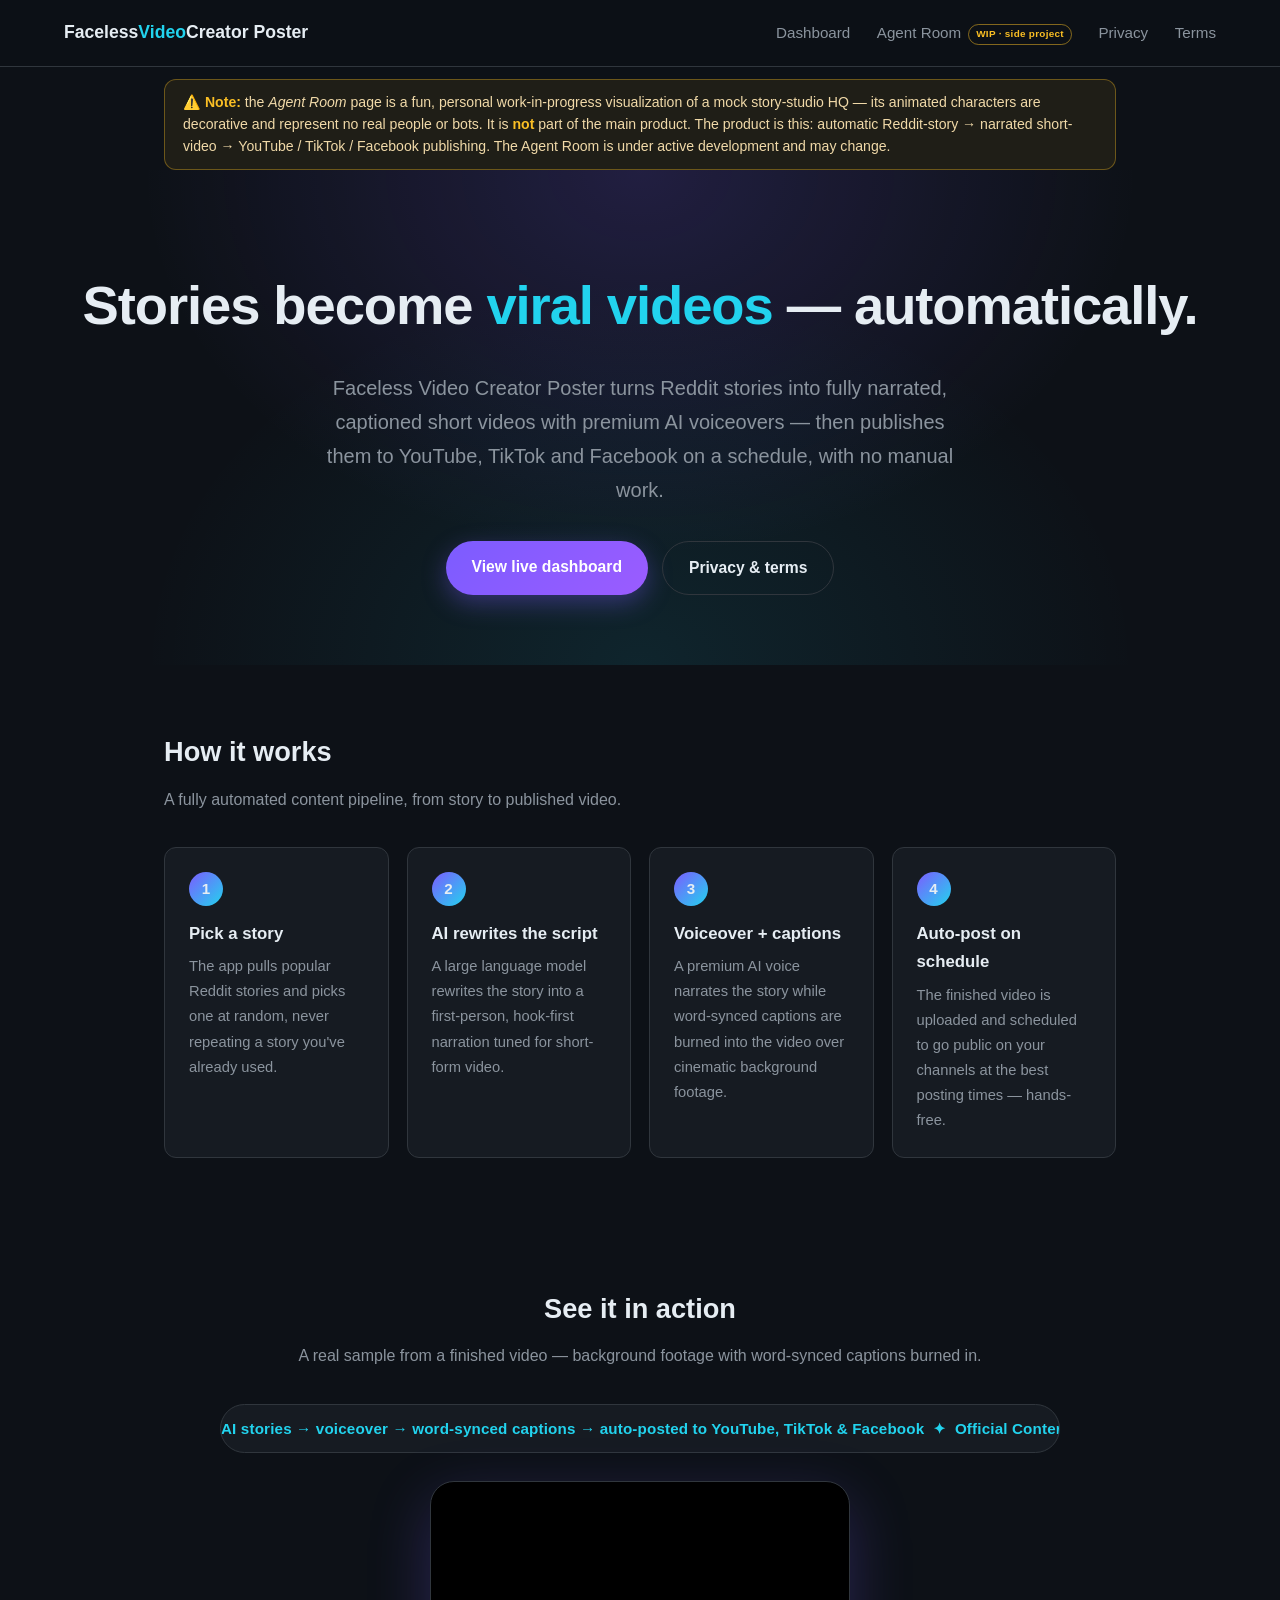
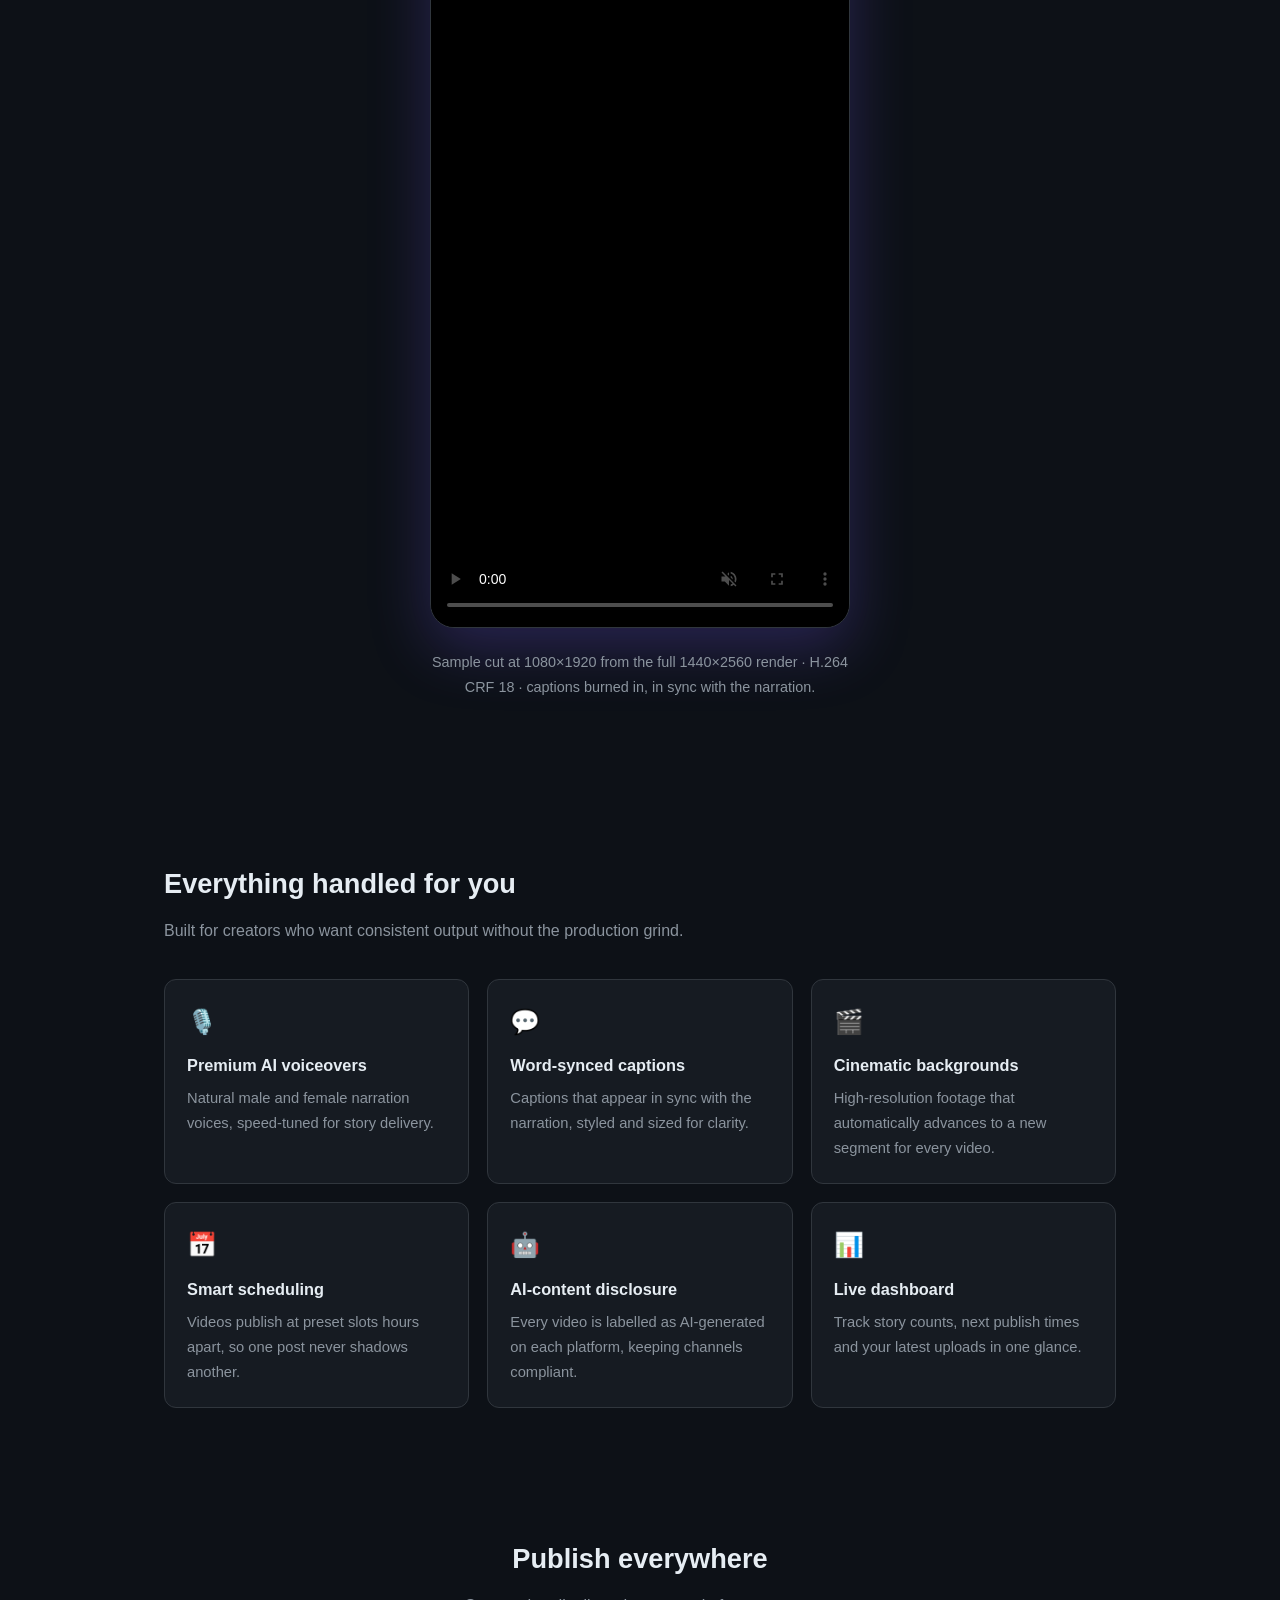
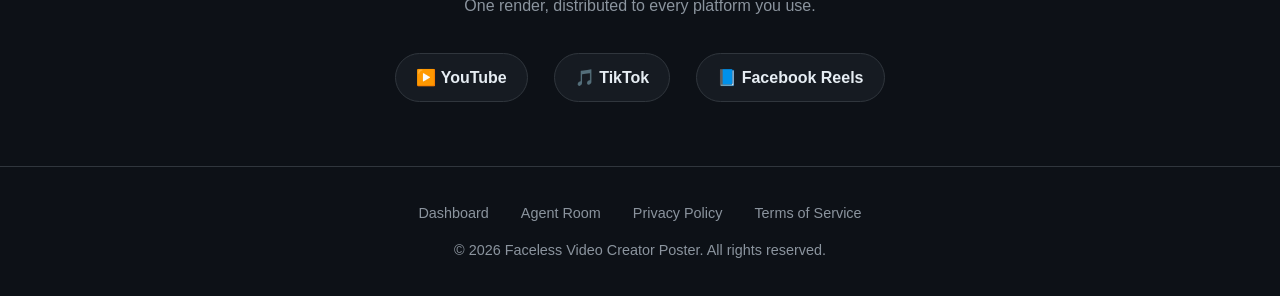
==== index.html @ cb7f2e55 "fix: Add consistent app icon across all pages for TikTok review - Generate favicon.ico, favicon-16x1" ====
<!DOCTYPE html>
<html lang="en">
<head>
    <!-- Favicon (same icon used in TikTok App Review) -->
    <link rel="icon" type="image/x-icon" href="favicon.ico">
    <link rel="icon" type="image/png" sizes="32x32" href="favicon-32x32.png">
    <link rel="icon" type="image/png" sizes="16x16" href="favicon-16x16.png">
    <link rel="apple-touch-icon" sizes="180x180" href="apple-touch-icon.png">
    <meta name="theme-color" content="#7c3aed">
    <link rel="manifest" href="./site.webmanifest">
    <meta property="og:title" content="Faceless Video Creator Poster">
    <meta property="og:description" content="AI-powered Reddit story video generator">
    <meta property="og:image" content="icon-512.png">
    <meta property="og:image:width" content="512">
    <meta property="og:image:height" content="512">
    <meta name="twitter:card" content="summary">
    <meta charset="UTF-8" />
    <meta name="viewport" content="width=device-width, initial-scale=1.0" />
    <title>Faceless Video Creator Poster — AI Story Videos, Automated</title>
    <meta name="description" content="Faceless Video Creator Poster turns Reddit stories into narrated, captioned videos with AI voiceovers and posts them to YouTube, TikTok and Facebook automatically." />
    <style>
        :root {
            --bg: #0d1117;
            --bg-soft: #161b22;
            --border: #30363d;
            --text: #e6edf3;
            --muted: #8b949e;
            --accent: #7c5cff;
            --accent-2: #22d3ee;
            --radius: 12px;
        }
        * { margin: 0; padding: 0; box-sizing: border-box; }
        body {
            font-family: -apple-system, BlinkMacSystemFont, "Segoe UI", Roboto, "Helvetica Neue", sans-serif;
            background: var(--bg);
            color: var(--text);
            line-height: 1.7;
        }
        a { color: var(--accent-2); text-decoration: none; }
        a:hover { text-decoration: underline; }

        nav {
            display: flex;
            align-items: center;
            justify-content: space-between;
            padding: 18px 5%;
            border-bottom: 1px solid var(--border);
            position: sticky;
            top: 0;
            background: rgba(13, 17, 23, 0.9);
            backdrop-filter: blur(8px);
            z-index: 10;
        }
        .brand { font-weight: 700; font-size: 1.1rem; color: var(--text); }
        .brand span { color: var(--accent-2); }
        .nav-links a { margin-left: 22px; color: var(--muted); font-size: 0.95rem; }
        .nav-links a:hover { color: var(--text); }
        .wip-tag {
            display: inline-block; font-size: 0.62rem; font-weight: 700;
            color: #fbbf24; border: 1px solid rgba(251, 191, 36, 0.5);
            border-radius: 999px; padding: 1px 7px; margin-left: 7px;
            vertical-align: middle; letter-spacing: 0.03em;
        }
        .disclosure {
            max-width: 1080px; margin: 0 auto; padding: 12px 5% 0;
        }
        .disclosure .box {
            background: rgba(251, 191, 36, 0.08);
            border: 1px solid rgba(251, 191, 36, 0.35);
            border-radius: var(--radius);
            padding: 12px 18px;
            color: #f0d9a8;
            font-size: 0.88rem;
            line-height: 1.55;
        }
        .disclosure .box strong { color: #fbbf24; }

        header.hero {
            text-align: center;
            padding: 90px 5% 70px;
            background:
                radial-gradient(ellipse at top, rgba(124, 92, 255, 0.18), transparent 55%),
                radial-gradient(ellipse at bottom, rgba(34, 211, 238, 0.10), transparent 55%);
        }
        .hero h1 { font-size: clamp(2.2rem, 5vw, 3.4rem); font-weight: 800; letter-spacing: -0.02em; }
        .hero h1 em { font-style: normal; color: var(--accent-2); }
        .hero p.tagline {
            font-size: clamp(1rem, 2.2vw, 1.25rem);
            color: var(--muted);
            max-width: 640px;
            margin: 18px auto 34px;
        }
        .cta-row { display: flex; gap: 14px; justify-content: center; flex-wrap: wrap; }
        .btn {
            display: inline-block;
            padding: 13px 26px;
            border-radius: 999px;
            font-weight: 600;
            font-size: 0.98rem;
            transition: transform 0.15s ease, box-shadow 0.15s ease;
        }
        .btn:hover { transform: translateY(-2px); text-decoration: none; }
        .btn-primary { background: linear-gradient(135deg, var(--accent), #9b5cff); color: #fff; box-shadow: 0 8px 24px rgba(124, 92, 255, 0.35); }
        .btn-ghost { border: 1px solid var(--border); color: var(--text); }
        .btn-ghost:hover { border-color: var(--accent-2); }

        section { padding: 64px 5%; max-width: 1080px; margin: 0 auto; }
        h2 { font-size: 1.7rem; font-weight: 700; margin-bottom: 10px; }
        .section-sub { color: var(--muted); margin-bottom: 34px; }

        .steps { display: grid; grid-template-columns: repeat(auto-fit, minmax(220px, 1fr)); gap: 18px; }
        .step {
            background: var(--bg-soft);
            border: 1px solid var(--border);
            border-radius: var(--radius);
            padding: 24px;
        }
        .step .num {
            width: 34px; height: 34px;
            display: flex; align-items: center; justify-content: center;
            background: linear-gradient(135deg, var(--accent), var(--accent-2));
            border-radius: 50%;
            font-weight: 700; font-size: 0.95rem;
            margin-bottom: 14px;
        }
        .step h3 { font-size: 1.05rem; margin-bottom: 6px; }
        .step p { color: var(--muted); font-size: 0.92rem; }

        .features { display: grid; grid-template-columns: repeat(auto-fit, minmax(260px, 1fr)); gap: 18px; }
        .feature {
            background: var(--bg-soft);
            border: 1px solid var(--border);
            border-radius: var(--radius);
            padding: 22px;
        }
        .feature .icon { font-size: 1.5rem; margin-bottom: 10px; }
        .feature h3 { font-size: 1.02rem; margin-bottom: 6px; }
        .feature p { color: var(--muted); font-size: 0.92rem; }

        .platforms { display: flex; gap: 26px; flex-wrap: wrap; justify-content: center; margin-top: 20px; }
        .platform {
            display: flex; align-items: center; gap: 10px;
            background: var(--bg-soft);
            border: 1px solid var(--border);
            border-radius: 999px;
            padding: 10px 20px;
            font-weight: 600;
        }

        /* Leftward looping summary ticker above the demo video (reads like a
           classic marquee: text enters from the right, exits left). */
        .ticker-wrap {
            overflow: hidden;
            max-width: 840px;
            margin: 6px auto 28px;
            border: 1px solid var(--border);
            border-radius: 999px;
            background: var(--bg-soft);
        }
        .ticker-track {
            display: flex;
            width: max-content;
            animation: ticker-scroll 40s linear infinite;
            will-change: transform;
        }
        .ticker-wrap:hover .ticker-track {
            animation-play-state: paused;
        }
        .ticker-text {
            white-space: nowrap;
            padding: 11px 0;
            font-size: 0.95rem;
            font-weight: 600;
            color: var(--accent-2);
            letter-spacing: 0.01em;
        }
        @keyframes ticker-scroll {
            from { transform: translateX(0); }
            to   { transform: translateX(-50%); }
        }

        footer {
            border-top: 1px solid var(--border);
            padding: 34px 5%;
            text-align: center;
            color: var(--muted);
            font-size: 0.9rem;
        }
        footer .links { margin-bottom: 12px; }
        footer .links a { margin: 0 14px; color: var(--muted); }
        footer .links a:hover { color: var(--text); }

        @media (max-width: 640px) {
            header.hero { padding: 60px 5% 48px; }
            .nav-links a { margin-left: 14px; font-size: 0.85rem; }
        }
    </style>
</head>
<body>

    <nav>
        <a class="brand" href="/faceless-video-platform/">Faceless<span>Video</span>Creator Poster</a>
        <div class="nav-links">
            <a href="/faceless-video-platform/dashboard/">Dashboard</a>
            <a href="/faceless-video-platform/dashboard/agent_room.html">Agent Room<span class="wip-tag">WIP · side project</span></a>
            <a href="/faceless-video-platform/privacy.html">Privacy</a>
            <a href="/faceless-video-platform/terms.html">Terms</a>
        </div>
    </nav>

    <div class="disclosure">
        <div class="box">
            ⚠️ <strong>Note:</strong> the <em>Agent Room</em> page is a fun, personal
            work-in-progress visualization of a mock story-studio HQ — its animated
            characters are decorative and represent no real people or bots. It is
            <strong>not</strong> part of the main product. The product is this:
            automatic Reddit-story → narrated short-video → YouTube / TikTok / Facebook
            publishing. The Agent Room is under active development and may change.
        </div>
    </div>

    <header class="hero">
        <h1>Stories become <em>viral videos</em> — automatically.</h1>
        <p class="tagline">
            Faceless Video Creator Poster turns Reddit stories into fully narrated,
            captioned short videos with premium AI voiceovers — then publishes
            them to YouTube, TikTok and Facebook on a schedule, with no manual work.
        </p>
        <div class="cta-row">
            <a class="btn btn-primary" href="/faceless-video-platform/dashboard/">View live dashboard</a>
            <a class="btn btn-ghost" href="/faceless-video-platform/privacy.html">Privacy &amp; terms</a>
        </div>
    </header>

    <section>
        <h2>How it works</h2>
        <p class="section-sub">A fully automated content pipeline, from story to published video.</p>
        <div class="steps">
            <div class="step">
                <div class="num">1</div>
                <h3>Pick a story</h3>
                <p>The app pulls popular Reddit stories and picks one at random, never repeating a story you've already used.</p>
            </div>
            <div class="step">
                <div class="num">2</div>
                <h3>AI rewrites the script</h3>
                <p>A large language model rewrites the story into a first-person, hook-first narration tuned for short-form video.</p>
            </div>
            <div class="step">
                <div class="num">3</div>
                <h3>Voiceover + captions</h3>
                <p>A premium AI voice narrates the story while word-synced captions are burned into the video over cinematic background footage.</p>
            </div>
            <div class="step">
                <div class="num">4</div>
                <h3>Auto-post on schedule</h3>
                <p>The finished video is uploaded and scheduled to go public on your channels at the best posting times — hands-free.</p>
            </div>
        </div>
    </section>

    <section style="text-align:center;">
        <h2>See it in action</h2>
        <p class="section-sub">A real sample from a finished video — background footage with word-synced captions burned in.</p>
        <div class="ticker-wrap">
            <div class="ticker-track">
                <span class="ticker-text">AI stories&nbsp;&rarr;&nbsp;voiceover&nbsp;&rarr;&nbsp;word-synced captions&nbsp;&rarr;&nbsp;auto-posted to YouTube, TikTok &amp; Facebook&nbsp;&nbsp;✦&nbsp;&nbsp;Official Content Posting API&nbsp;&nbsp;✦&nbsp;&nbsp;Private-by-default&nbsp;&nbsp;✦&nbsp;&nbsp;AI-content disclosure on&nbsp;&nbsp;✦&nbsp;&nbsp;</span>
                <span class="ticker-text" aria-hidden="true">AI stories&nbsp;&rarr;&nbsp;voiceover&nbsp;&rarr;&nbsp;word-synced captions&nbsp;&rarr;&nbsp;auto-posted to YouTube, TikTok &amp; Facebook&nbsp;&nbsp;✦&nbsp;&nbsp;Official Content Posting API&nbsp;&nbsp;✦&nbsp;&nbsp;Private-by-default&nbsp;&nbsp;✦&nbsp;&nbsp;AI-content disclosure on&nbsp;&nbsp;✦&nbsp;&nbsp;</span>
            </div>
        </div>
        <div style="max-width:420px;margin:0 auto;">
            <video
                controls
                playsinline
                autoplay
                muted
                loop
                preload="metadata"
                poster="/faceless-video-platform/assets/demo/real_poster.jpg"
                style="width:100%;border-radius:24px;border:1px solid var(--border);box-shadow:0 20px 60px rgba(124,92,255,0.25);aspect-ratio:9/16;object-fit:cover;background:#000;">
                <source src="/faceless-video-platform/assets/demo/real_demo.mp4" type="video/mp4" />
                Your browser does not support embedded video.
            </video>
            <p class="section-sub" style="margin-top:14px;font-size:0.9rem;">Sample cut at 1080×1920 from the full 1440×2560 render · H.264 CRF 18 · captions burned in, in sync with the narration.</p>
        </div>
    </section>

    <section>
        <h2>Everything handled for you</h2>
        <p class="section-sub">Built for creators who want consistent output without the production grind.</p>
        <div class="features">
            <div class="feature">
                <div class="icon">🎙️</div>
                <h3>Premium AI voiceovers</h3>
                <p>Natural male and female narration voices, speed-tuned for story delivery.</p>
            </div>
            <div class="feature">
                <div class="icon">💬</div>
                <h3>Word-synced captions</h3>
                <p>Captions that appear in sync with the narration, styled and sized for clarity.</p>
            </div>
            <div class="feature">
                <div class="icon">🎬</div>
                <h3>Cinematic backgrounds</h3>
                <p>High-resolution footage that automatically advances to a new segment for every video.</p>
            </div>
            <div class="feature">
                <div class="icon">📅</div>
                <h3>Smart scheduling</h3>
                <p>Videos publish at preset slots hours apart, so one post never shadows another.</p>
            </div>
            <div class="feature">
                <div class="icon">🤖</div>
                <h3>AI-content disclosure</h3>
                <p>Every video is labelled as AI-generated on each platform, keeping channels compliant.</p>
            </div>
            <div class="feature">
                <div class="icon">📊</div>
                <h3>Live dashboard</h3>
                <p>Track story counts, next publish times and your latest uploads in one glance.</p>
            </div>
        </div>
    </section>

    <section style="text-align:center;">
        <h2>Publish everywhere</h2>
        <p class="section-sub">One render, distributed to every platform you use.</p>
        <div class="platforms">
            <div class="platform">▶️ YouTube</div>
            <div class="platform">🎵 TikTok</div>
            <div class="platform">📘 Facebook Reels</div>
        </div>
    </section>

    <footer>
        <div class="links">
            <a href="/faceless-video-platform/dashboard/">Dashboard</a>
            <a href="/faceless-video-platform/dashboard/agent_room.html">Agent Room</a>
            <a href="/faceless-video-platform/privacy.html">Privacy Policy</a>
            <a href="/faceless-video-platform/terms.html">Terms of Service</a>
        </div>
        <p>© 2026 Faceless Video Creator Poster. All rights reserved.</p>
    </footer>

</body>
</html>
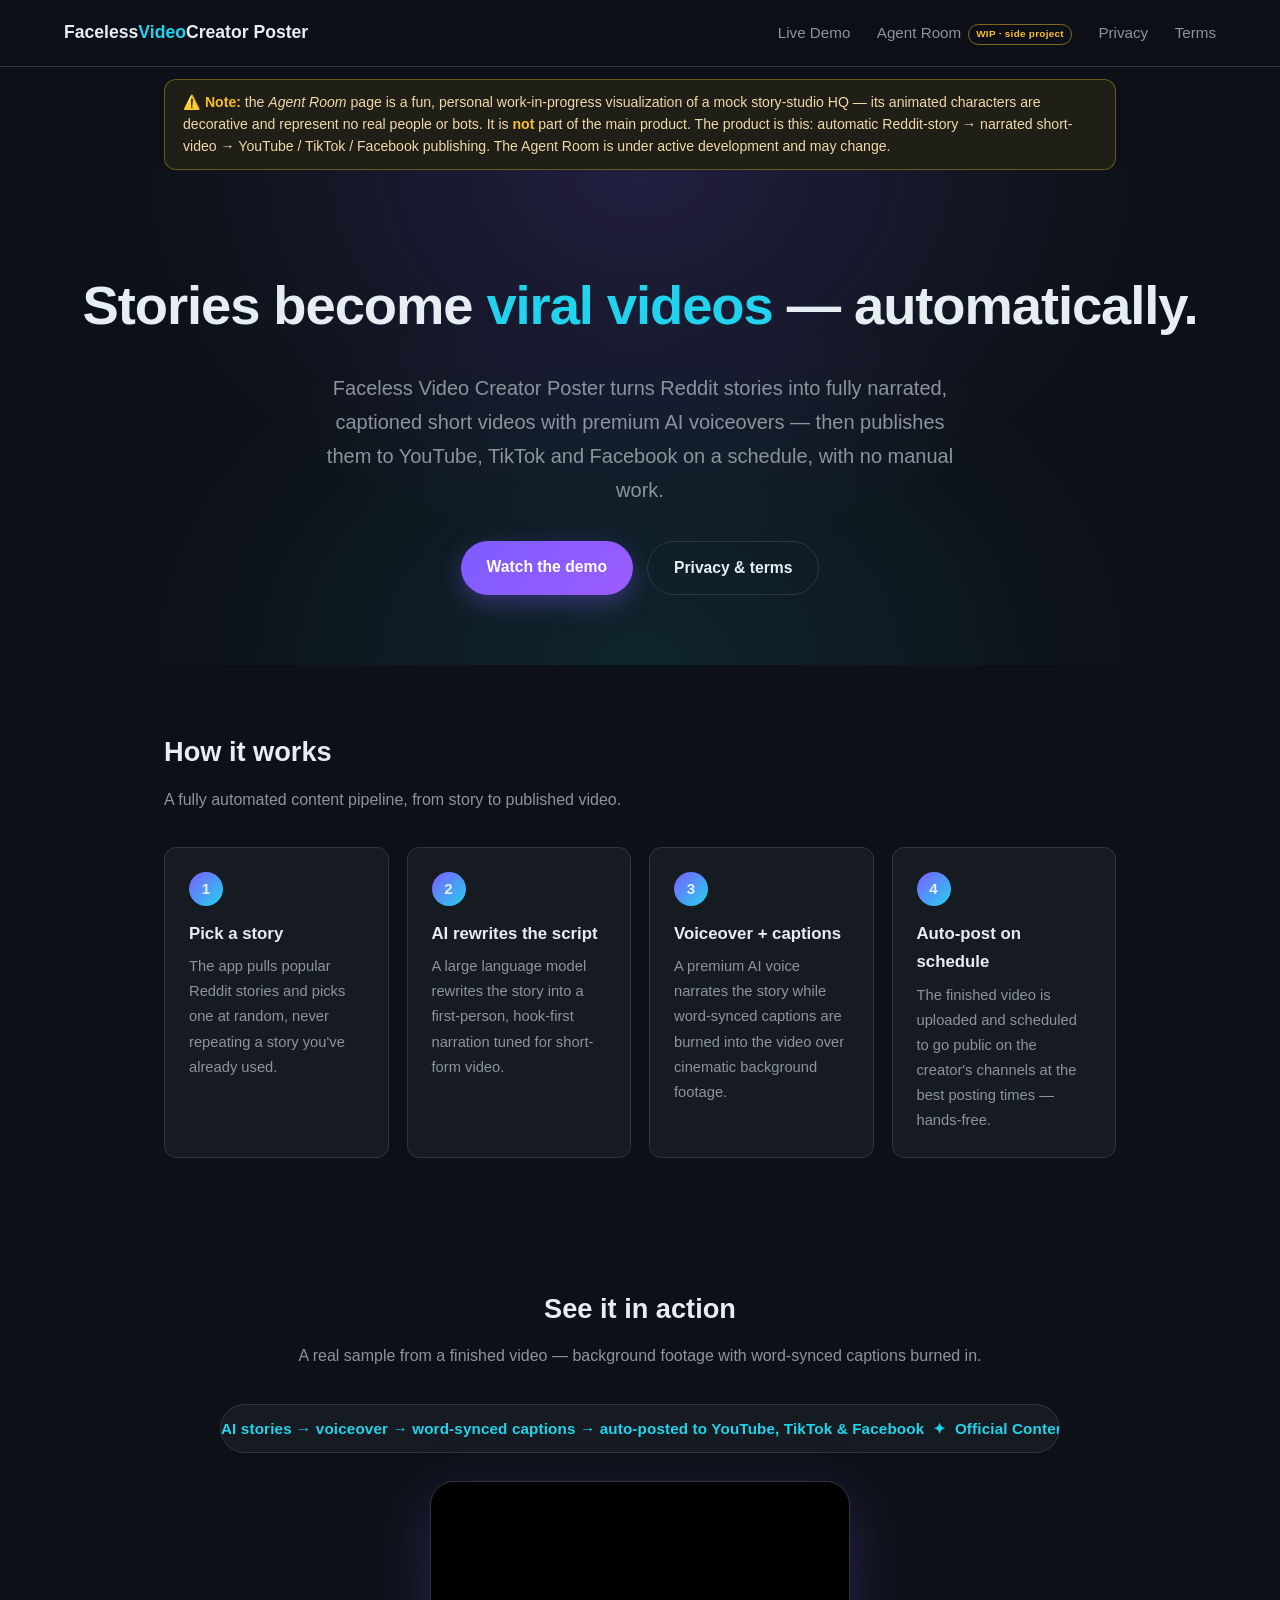
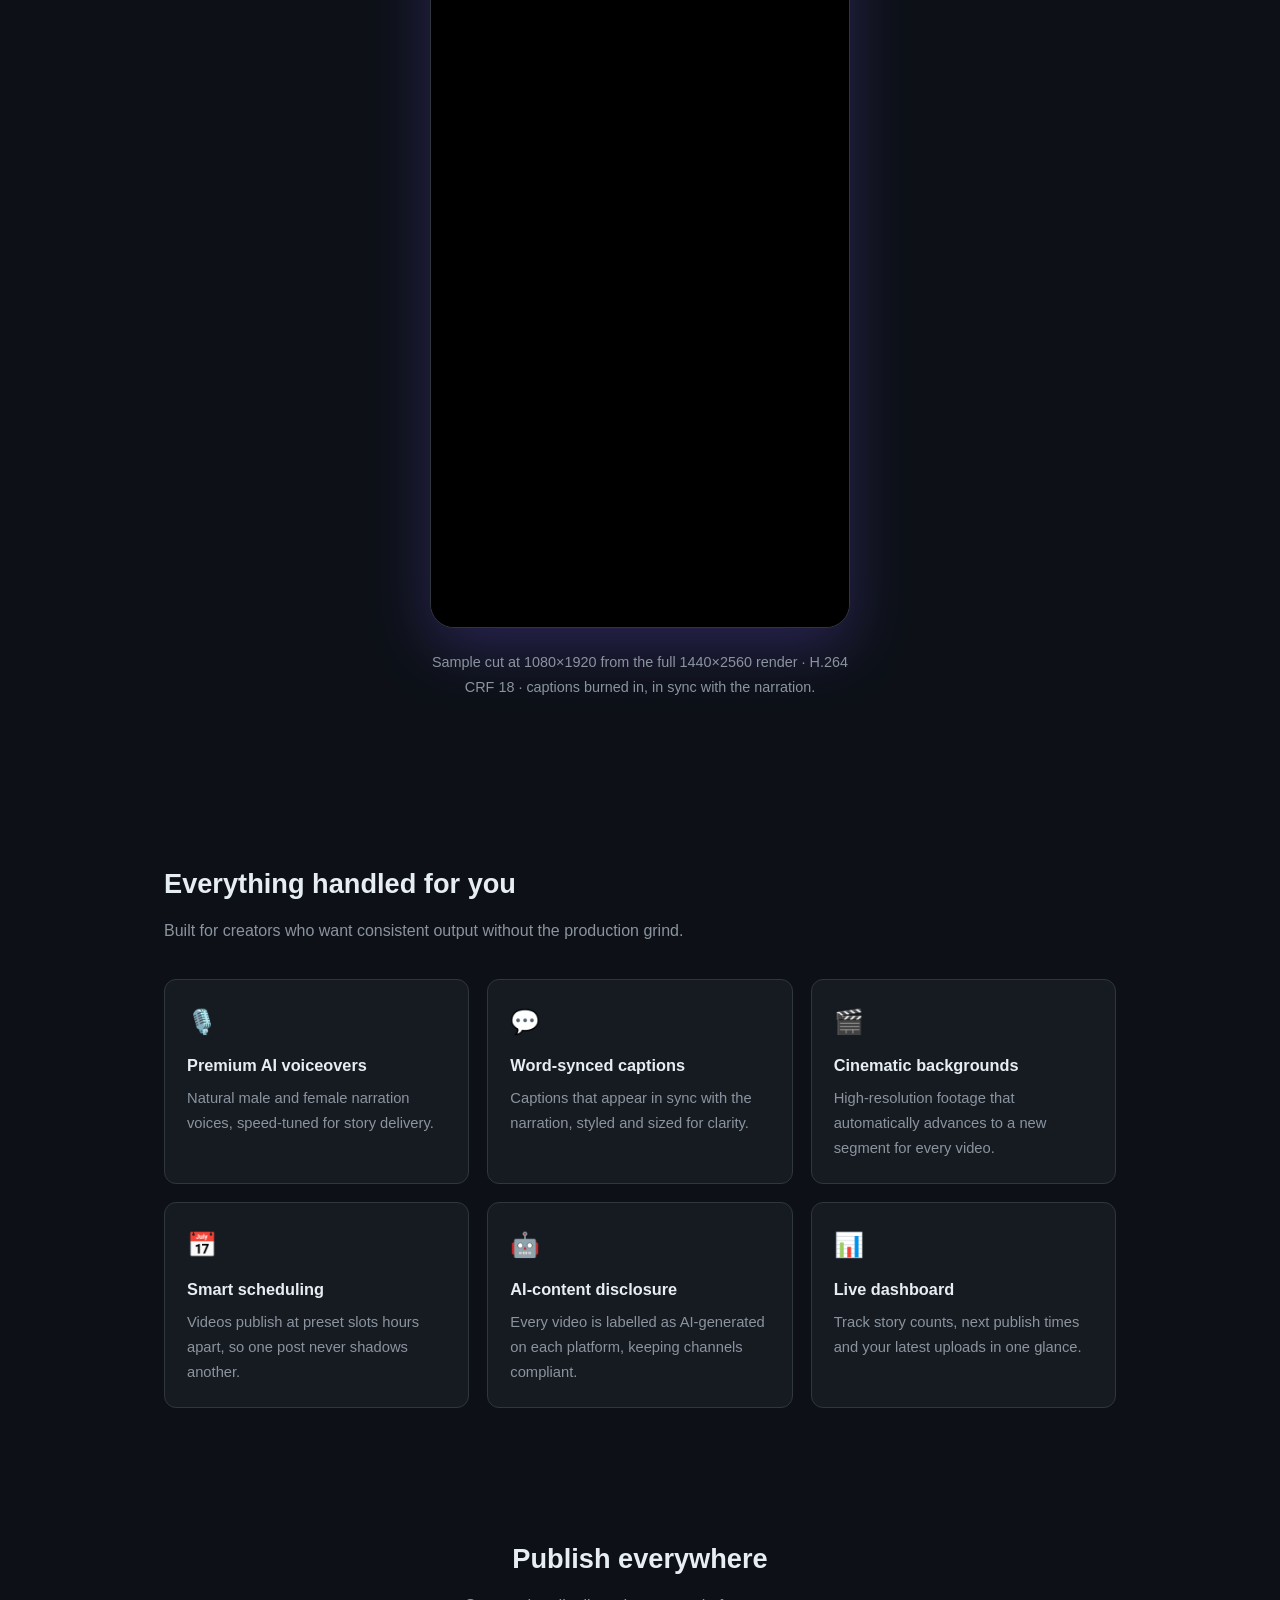
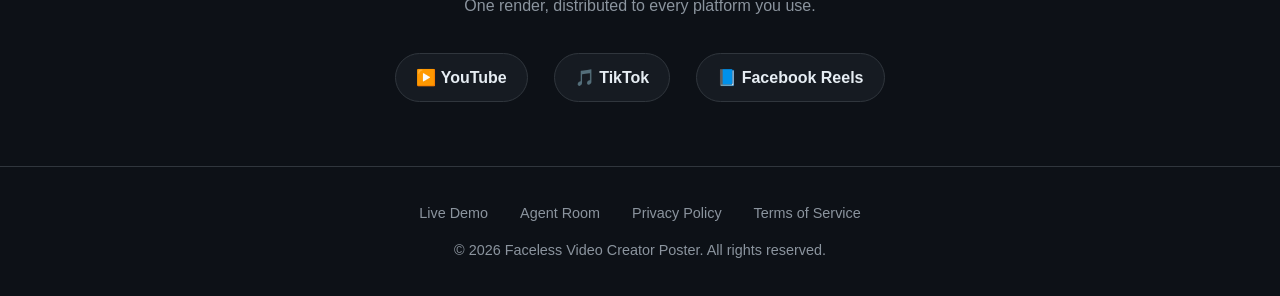
==== commit d7106a9f: "refactor: reframe site + docs as public product for TikTok app review Strip personal-use tells that " ====
--- a/index.html
+++ b/index.html
@@ -201,7 +201,7 @@
     <nav>
         <a class="brand" href="/faceless-video-platform/">Faceless<span>Video</span>Creator Poster</a>
         <div class="nav-links">
-            <a href="/faceless-video-platform/dashboard/">Dashboard</a>
+            <a href="/faceless-video-platform/dashboard/">Live Demo</a>
             <a href="/faceless-video-platform/dashboard/agent_room.html">Agent Room<span class="wip-tag">WIP · side project</span></a>
             <a href="/faceless-video-platform/privacy.html">Privacy</a>
             <a href="/faceless-video-platform/terms.html">Terms</a>
@@ -227,7 +227,7 @@
             them to YouTube, TikTok and Facebook on a schedule, with no manual work.
         </p>
         <div class="cta-row">
-            <a class="btn btn-primary" href="/faceless-video-platform/dashboard/">View live dashboard</a>
+            <a class="btn btn-primary" href="#demo">Watch the demo</a>
             <a class="btn btn-ghost" href="/faceless-video-platform/privacy.html">Privacy &amp; terms</a>
         </div>
     </header>
@@ -254,12 +254,12 @@
             <div class="step">
                 <div class="num">4</div>
                 <h3>Auto-post on schedule</h3>
-                <p>The finished video is uploaded and scheduled to go public on your channels at the best posting times — hands-free.</p>
+                <p>The finished video is uploaded and scheduled to go public on the creator's channels at the best posting times — hands-free.</p>
             </div>
         </div>
     </section>
 
-    <section style="text-align:center;">
+    <section id="demo" style="text-align:center;">
         <h2>See it in action</h2>
         <p class="section-sub">A real sample from a finished video — background footage with word-synced captions burned in.</p>
         <div class="ticker-wrap">
@@ -334,7 +334,7 @@
 
     <footer>
         <div class="links">
-            <a href="/faceless-video-platform/dashboard/">Dashboard</a>
+            <a href="/faceless-video-platform/dashboard/">Live Demo</a>
             <a href="/faceless-video-platform/dashboard/agent_room.html">Agent Room</a>
             <a href="/faceless-video-platform/privacy.html">Privacy Policy</a>
             <a href="/faceless-video-platform/terms.html">Terms of Service</a>
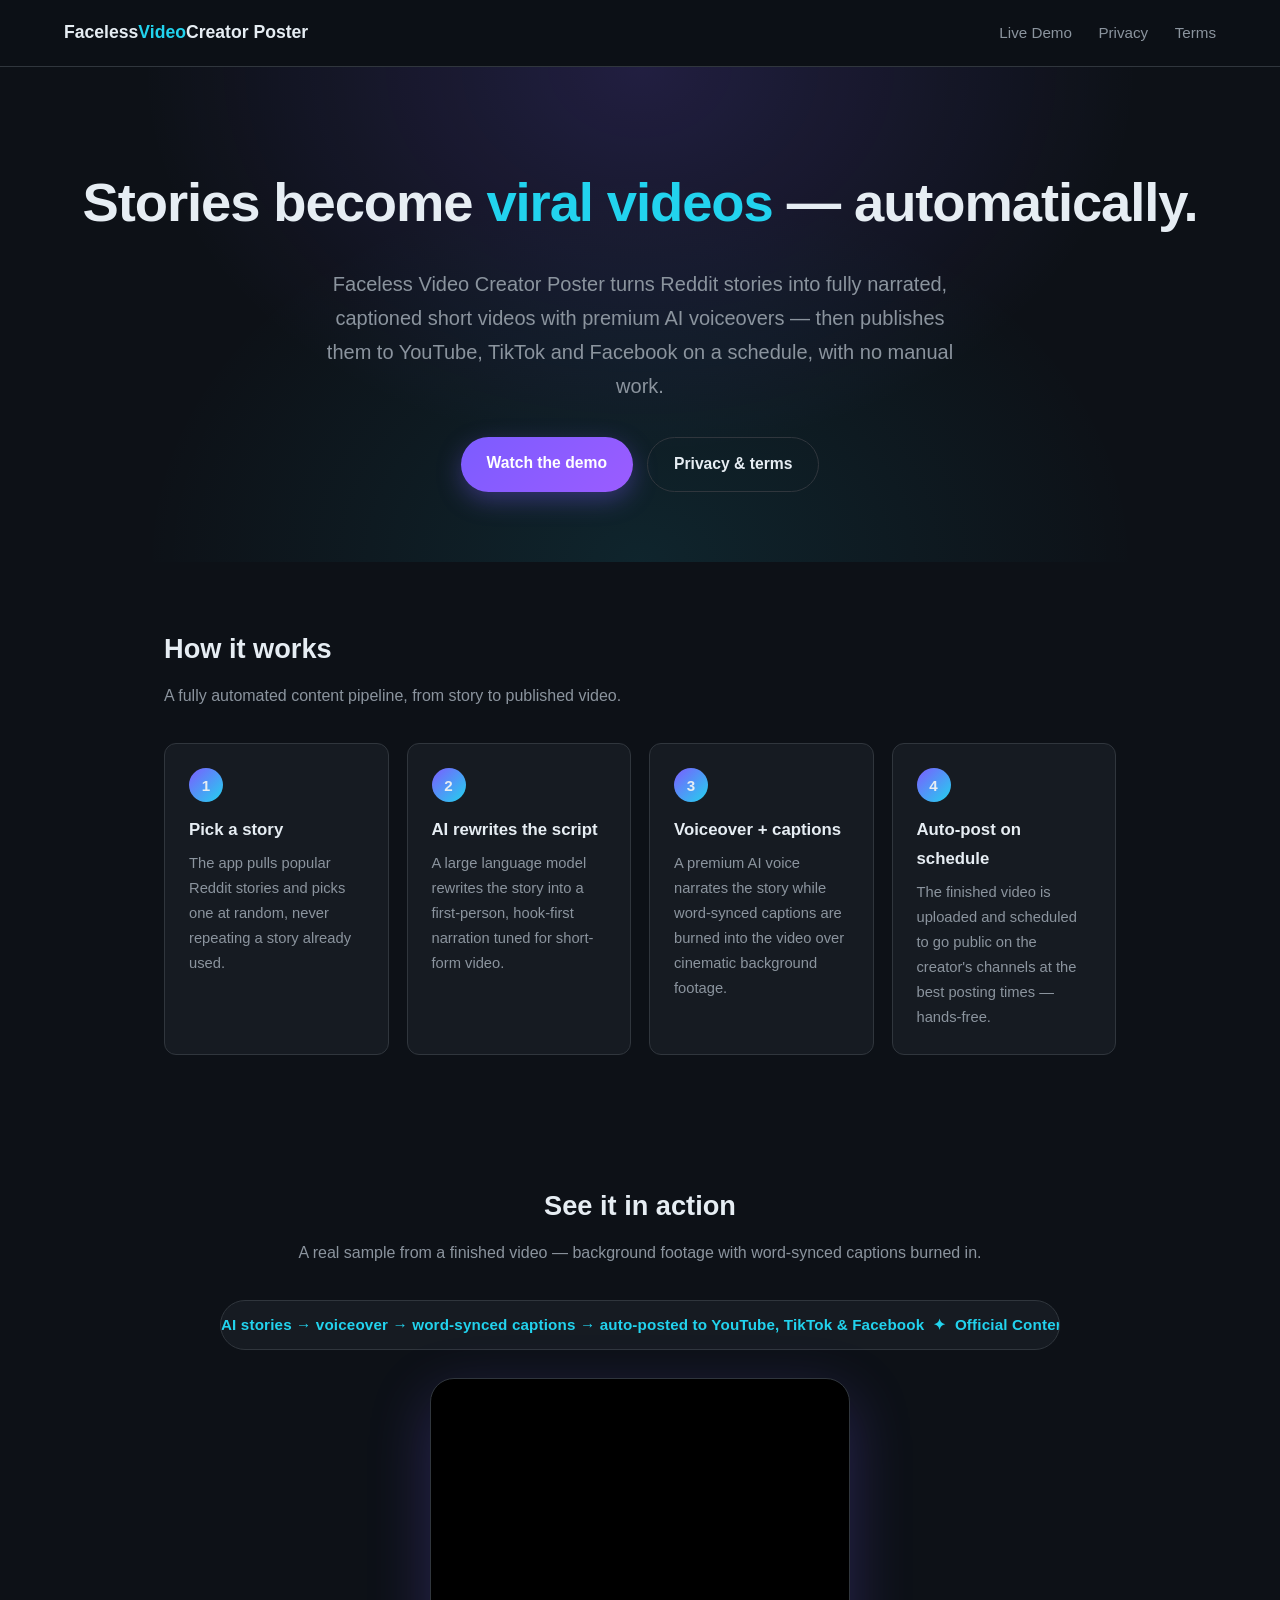
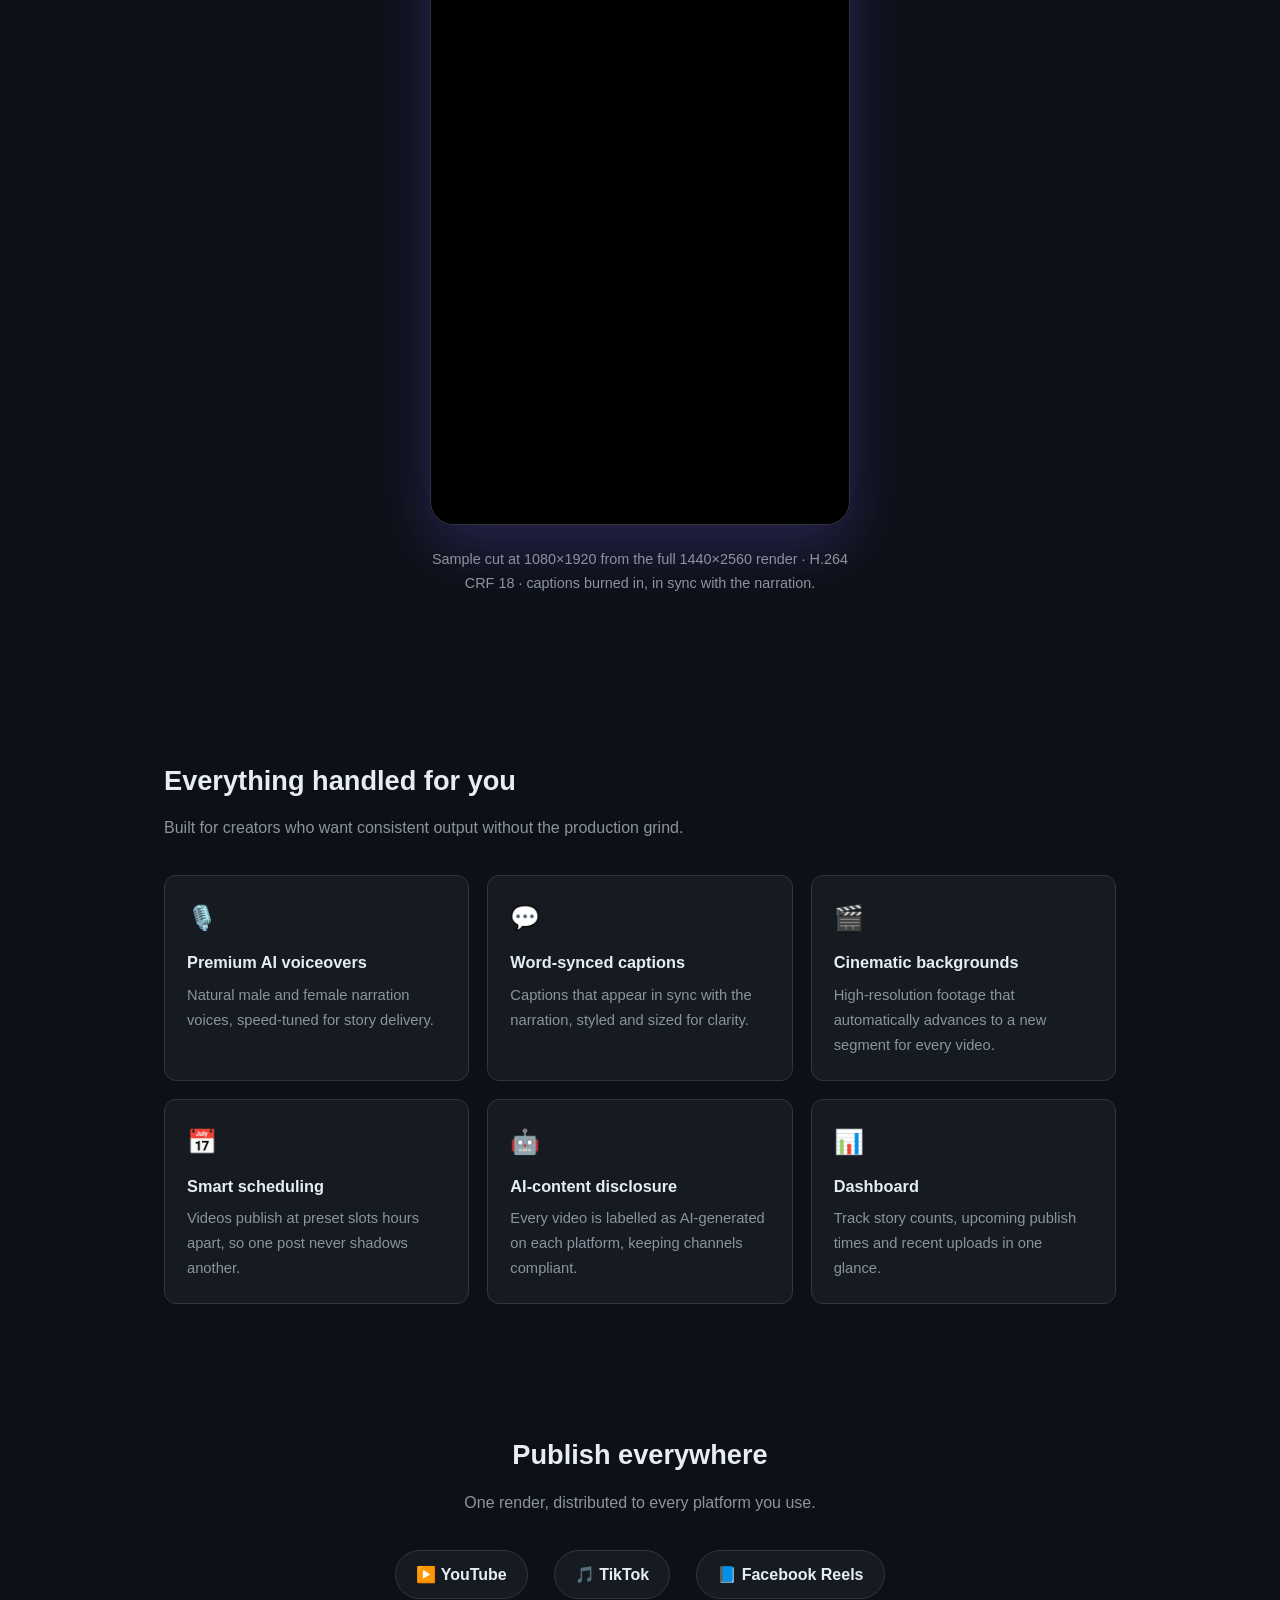
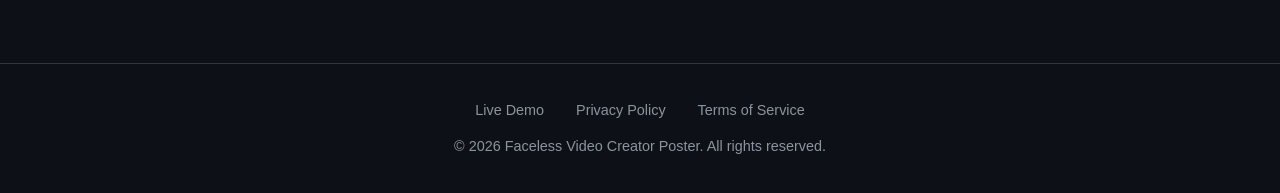
==== commit 699fa372: "refactor: strip remaining personal-use tells, add sandbox demo helper Remove the "personal/WIP" disc" ====
--- a/index.html
+++ b/index.html
@@ -202,22 +202,10 @@
         <a class="brand" href="/faceless-video-platform/">Faceless<span>Video</span>Creator Poster</a>
         <div class="nav-links">
             <a href="/faceless-video-platform/dashboard/">Live Demo</a>
-            <a href="/faceless-video-platform/dashboard/agent_room.html">Agent Room<span class="wip-tag">WIP · side project</span></a>
             <a href="/faceless-video-platform/privacy.html">Privacy</a>
             <a href="/faceless-video-platform/terms.html">Terms</a>
         </div>
     </nav>
-
-    <div class="disclosure">
-        <div class="box">
-            ⚠️ <strong>Note:</strong> the <em>Agent Room</em> page is a fun, personal
-            work-in-progress visualization of a mock story-studio HQ — its animated
-            characters are decorative and represent no real people or bots. It is
-            <strong>not</strong> part of the main product. The product is this:
-            automatic Reddit-story → narrated short-video → YouTube / TikTok / Facebook
-            publishing. The Agent Room is under active development and may change.
-        </div>
-    </div>
 
     <header class="hero">
         <h1>Stories become <em>viral videos</em> — automatically.</h1>
@@ -239,7 +227,7 @@
             <div class="step">
                 <div class="num">1</div>
                 <h3>Pick a story</h3>
-                <p>The app pulls popular Reddit stories and picks one at random, never repeating a story you've already used.</p>
+                <p>The app pulls popular Reddit stories and picks one at random, never repeating a story already used.</p>
             </div>
             <div class="step">
                 <div class="num">2</div>
@@ -316,8 +304,8 @@
             </div>
             <div class="feature">
                 <div class="icon">📊</div>
-                <h3>Live dashboard</h3>
-                <p>Track story counts, next publish times and your latest uploads in one glance.</p>
+                <h3>Dashboard</h3>
+                <p>Track story counts, upcoming publish times and recent uploads in one glance.</p>
             </div>
         </div>
     </section>
@@ -335,7 +323,6 @@
     <footer>
         <div class="links">
             <a href="/faceless-video-platform/dashboard/">Live Demo</a>
-            <a href="/faceless-video-platform/dashboard/agent_room.html">Agent Room</a>
             <a href="/faceless-video-platform/privacy.html">Privacy Policy</a>
             <a href="/faceless-video-platform/terms.html">Terms of Service</a>
         </div>
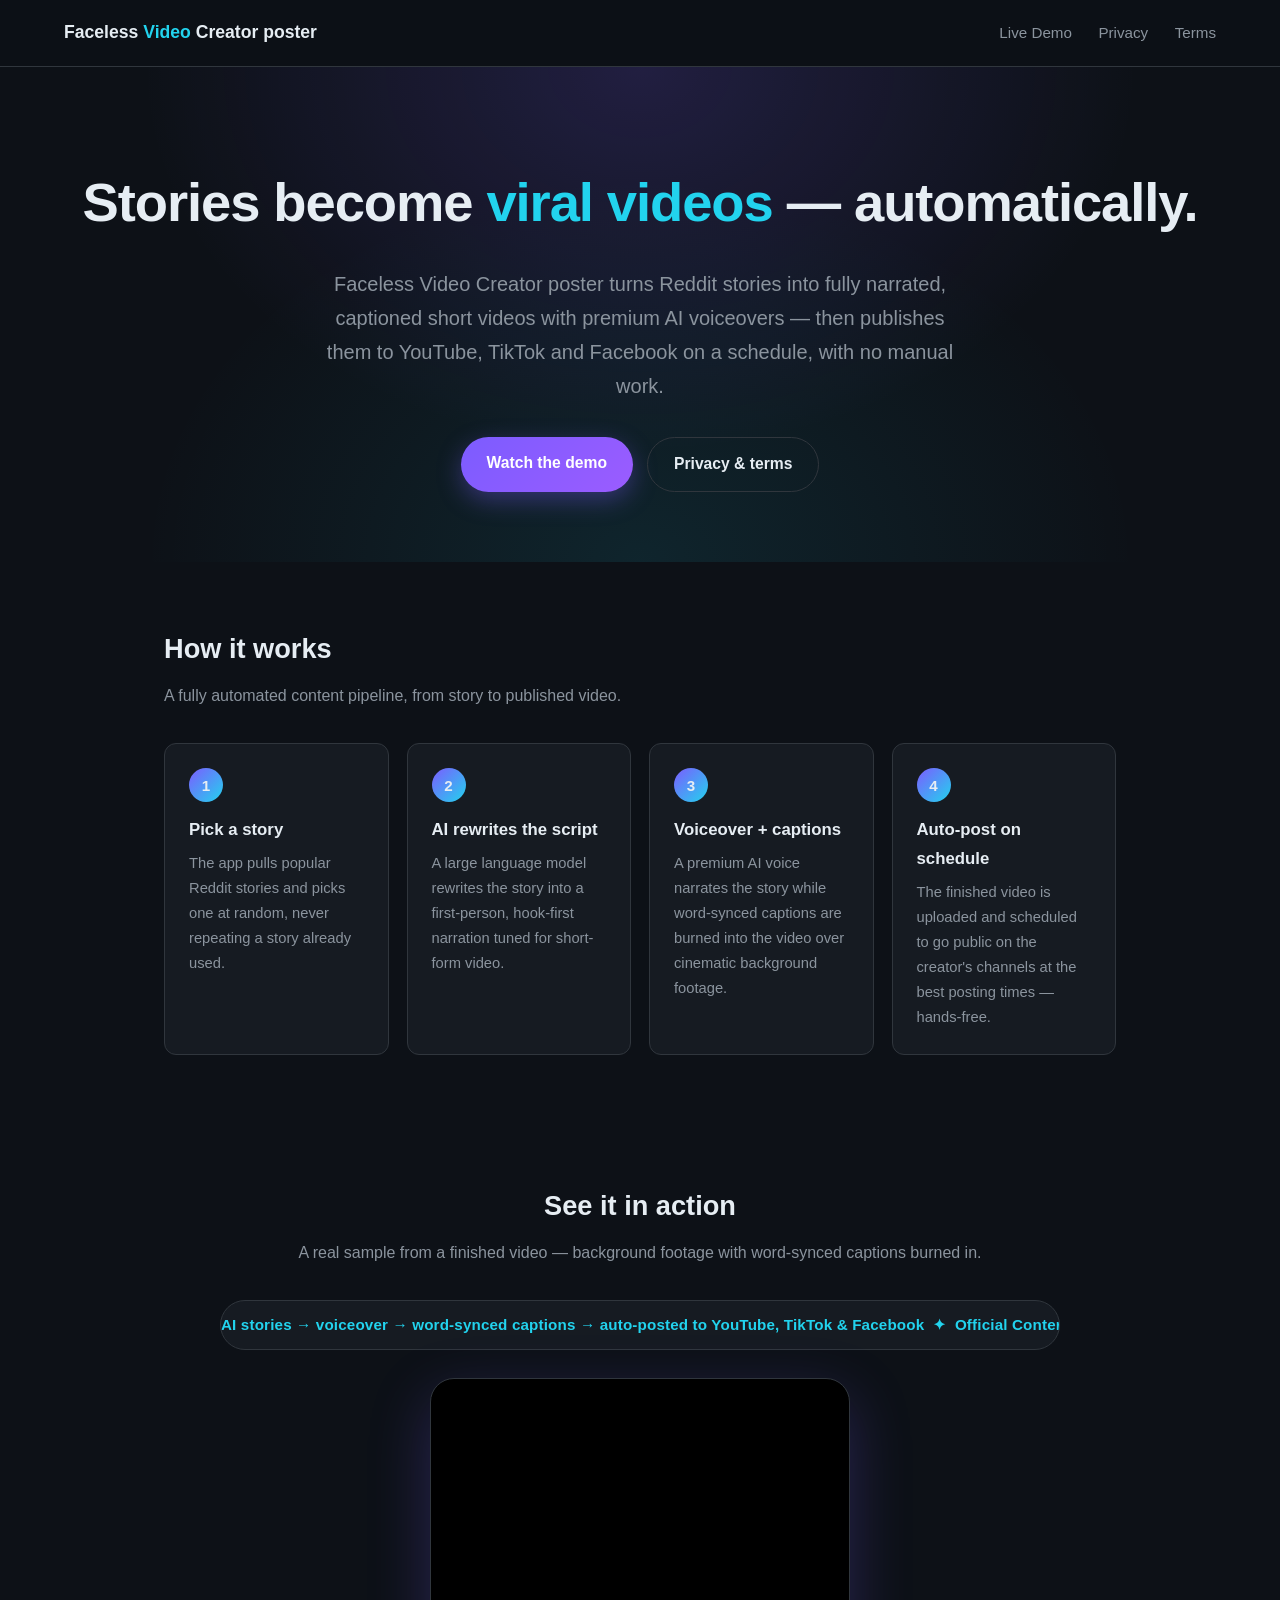
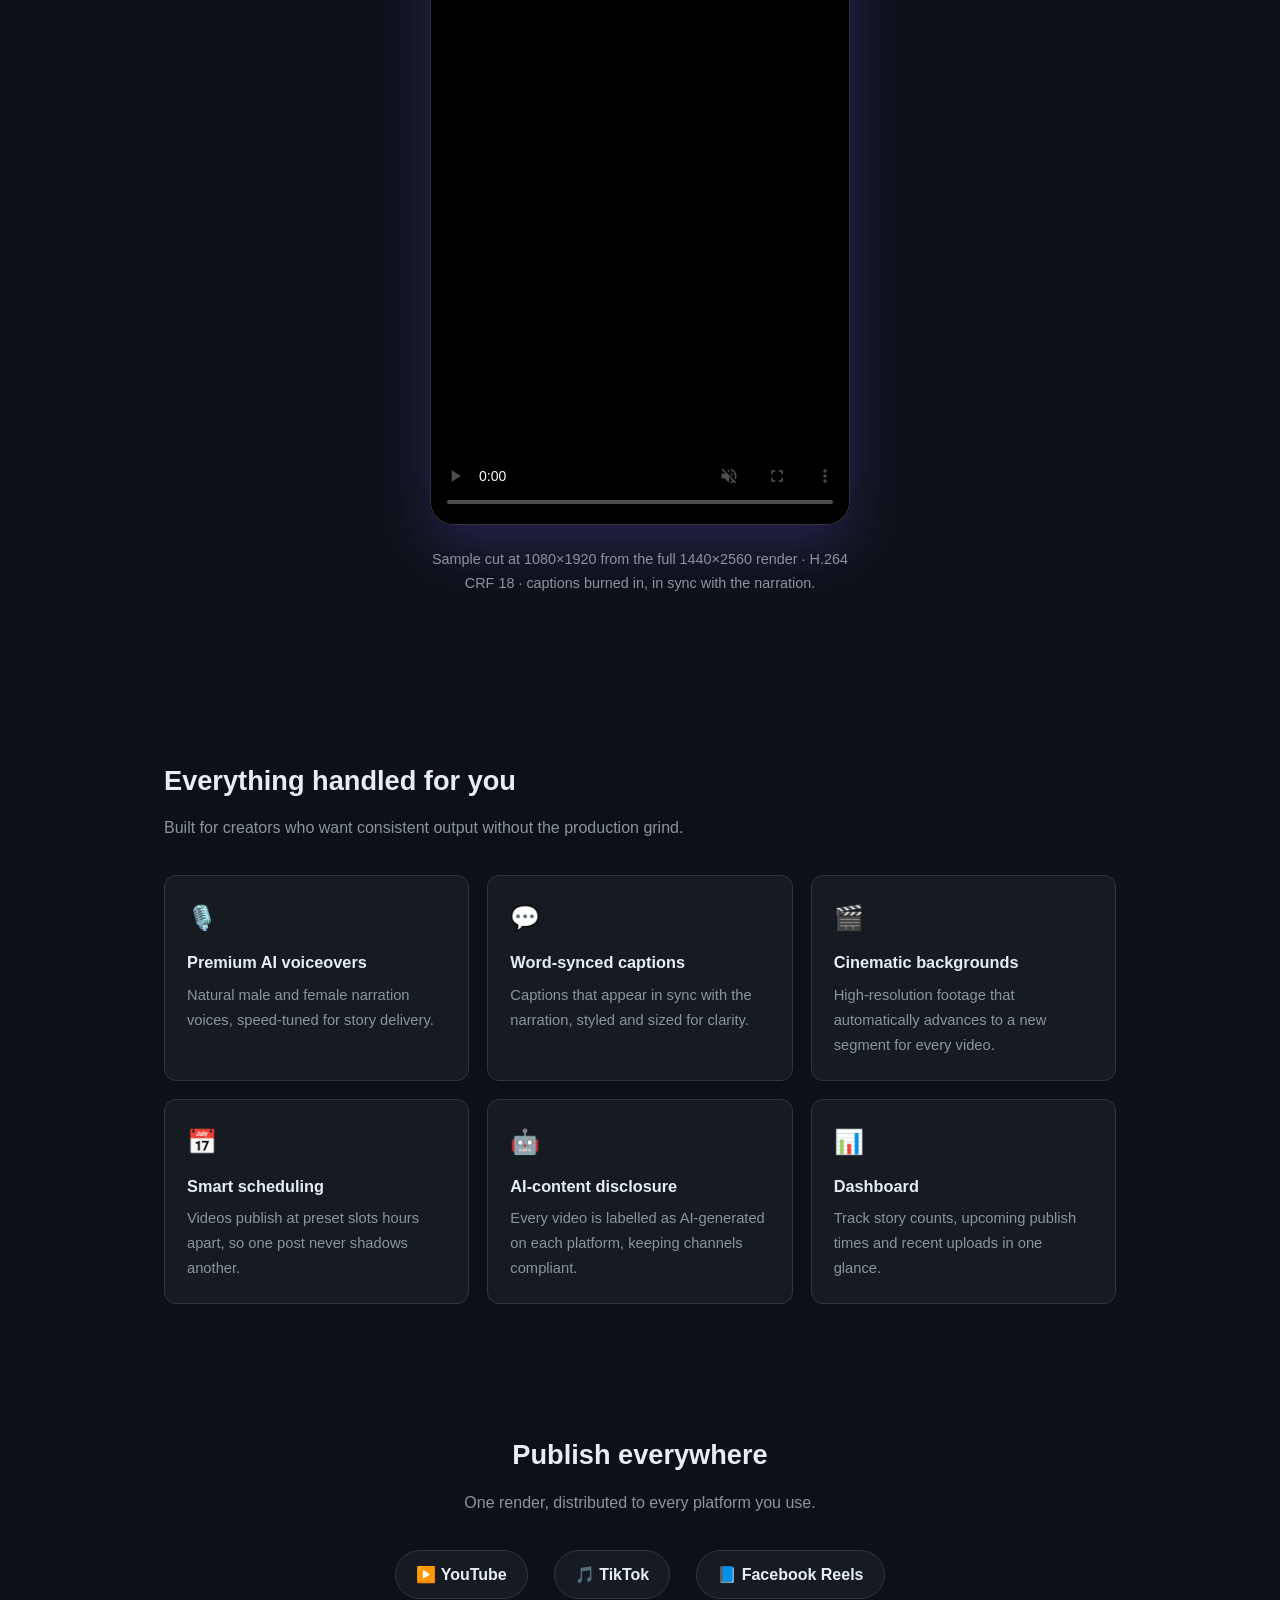
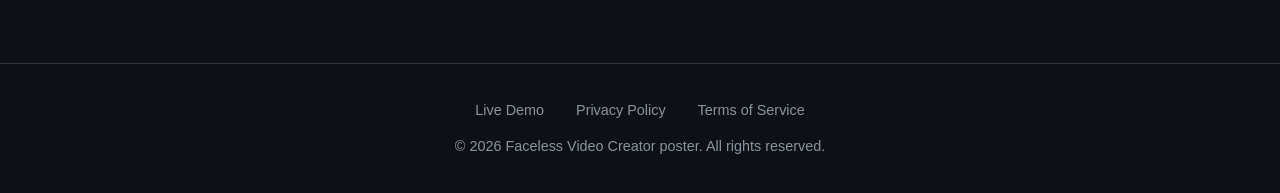
==== commit e8789900: "fix: display the app name exactly as TikTok's listing ("Faceless Video Creator poster") TikTok rejec" ====
--- a/index.html
+++ b/index.html
@@ -8,7 +8,7 @@
     <link rel="apple-touch-icon" sizes="180x180" href="apple-touch-icon.png">
     <meta name="theme-color" content="#7c3aed">
     <link rel="manifest" href="./site.webmanifest">
-    <meta property="og:title" content="Faceless Video Creator Poster">
+    <meta property="og:title" content="Faceless Video Creator poster">
     <meta property="og:description" content="AI-powered Reddit story video generator">
     <meta property="og:image" content="icon-512.png">
     <meta property="og:image:width" content="512">
@@ -16,8 +16,8 @@
     <meta name="twitter:card" content="summary">
     <meta charset="UTF-8" />
     <meta name="viewport" content="width=device-width, initial-scale=1.0" />
-    <title>Faceless Video Creator Poster — AI Story Videos, Automated</title>
-    <meta name="description" content="Faceless Video Creator Poster turns Reddit stories into narrated, captioned videos with AI voiceovers and posts them to YouTube, TikTok and Facebook automatically." />
+    <title>Faceless Video Creator poster</title>
+    <meta name="description" content="Faceless Video Creator poster turns Reddit stories into narrated, captioned videos with AI voiceovers and posts them to YouTube, TikTok and Facebook automatically." />
     <style>
         :root {
             --bg: #0d1117;
@@ -199,7 +199,7 @@
 <body>
 
     <nav>
-        <a class="brand" href="/faceless-video-platform/">Faceless<span>Video</span>Creator Poster</a>
+        <a class="brand" href="/faceless-video-platform/">Faceless <span>Video</span> Creator poster</a>
         <div class="nav-links">
             <a href="/faceless-video-platform/dashboard/">Live Demo</a>
             <a href="/faceless-video-platform/privacy.html">Privacy</a>
@@ -210,7 +210,7 @@
     <header class="hero">
         <h1>Stories become <em>viral videos</em> — automatically.</h1>
         <p class="tagline">
-            Faceless Video Creator Poster turns Reddit stories into fully narrated,
+            Faceless Video Creator poster turns Reddit stories into fully narrated,
             captioned short videos with premium AI voiceovers — then publishes
             them to YouTube, TikTok and Facebook on a schedule, with no manual work.
         </p>
@@ -326,7 +326,7 @@
             <a href="/faceless-video-platform/privacy.html">Privacy Policy</a>
             <a href="/faceless-video-platform/terms.html">Terms of Service</a>
         </div>
-        <p>© 2026 Faceless Video Creator Poster. All rights reserved.</p>
+        <p>© 2026 Faceless Video Creator poster. All rights reserved.</p>
     </footer>
 
 </body>
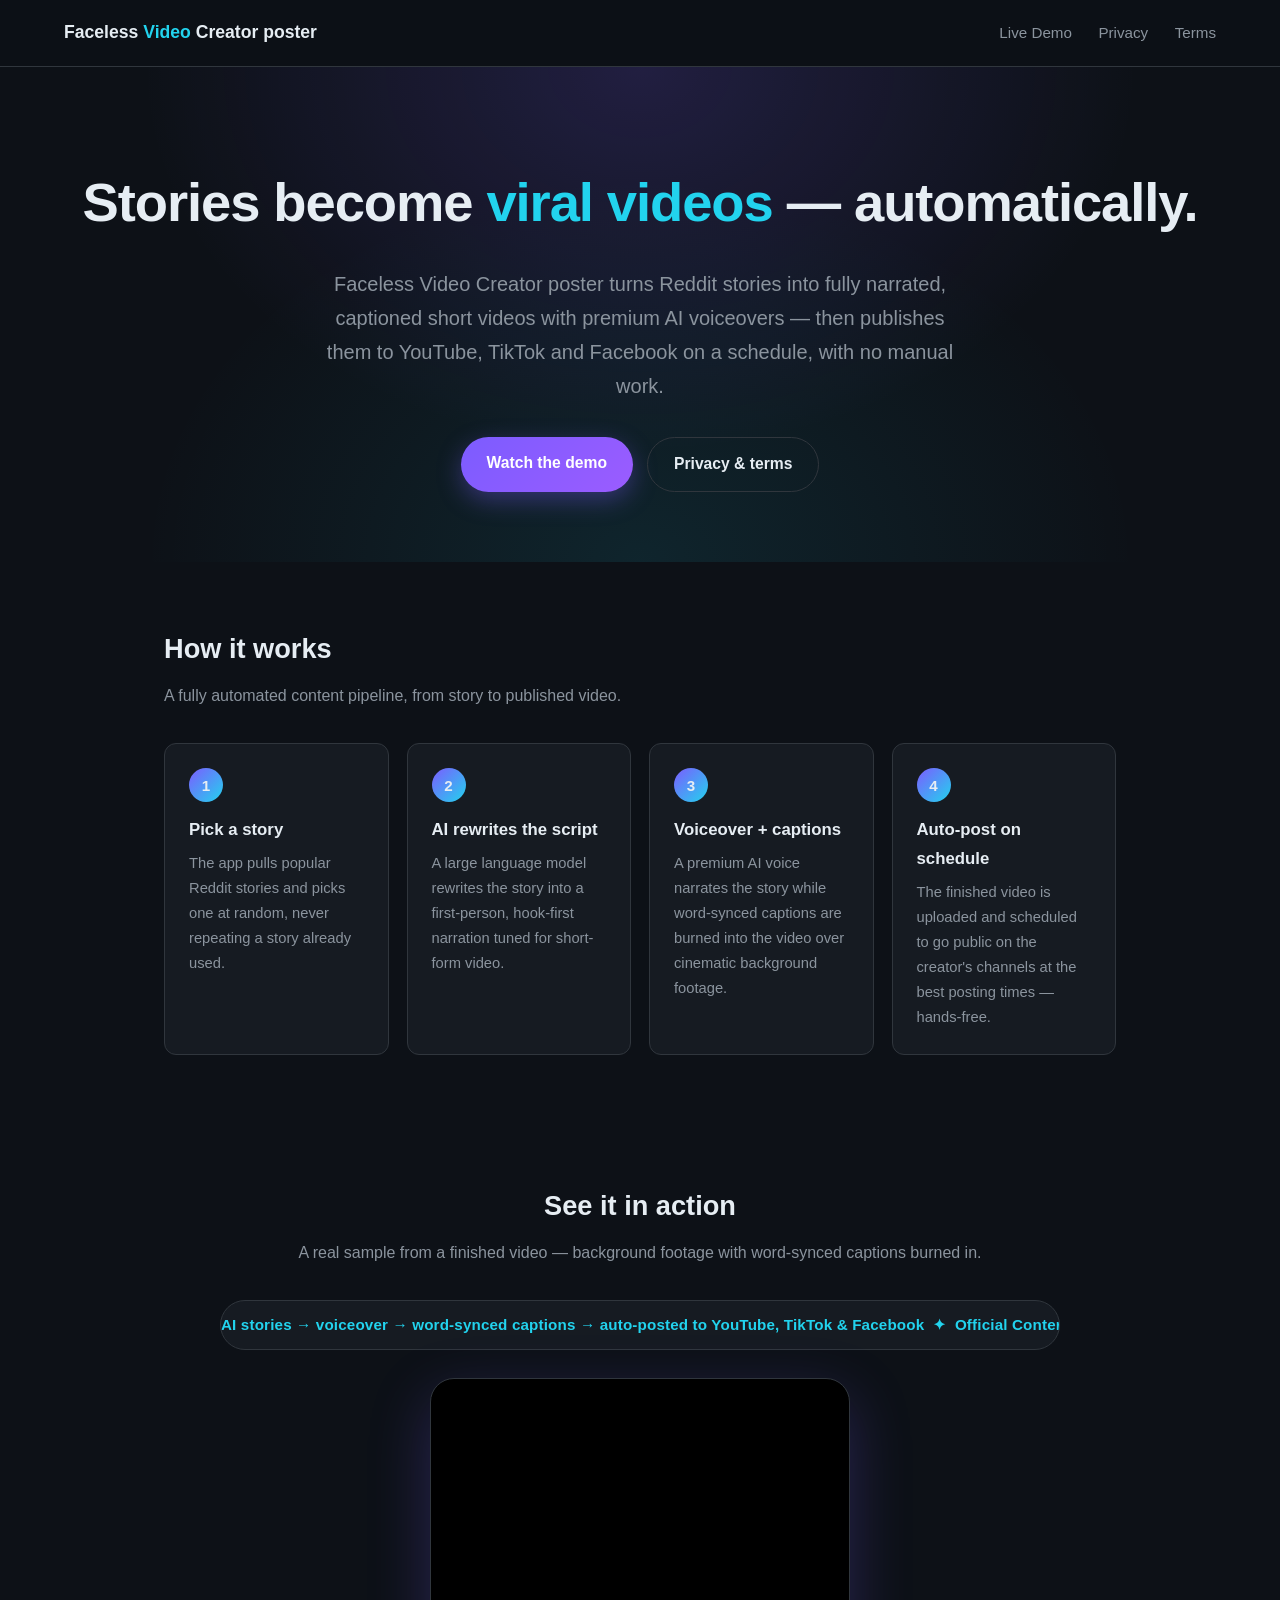
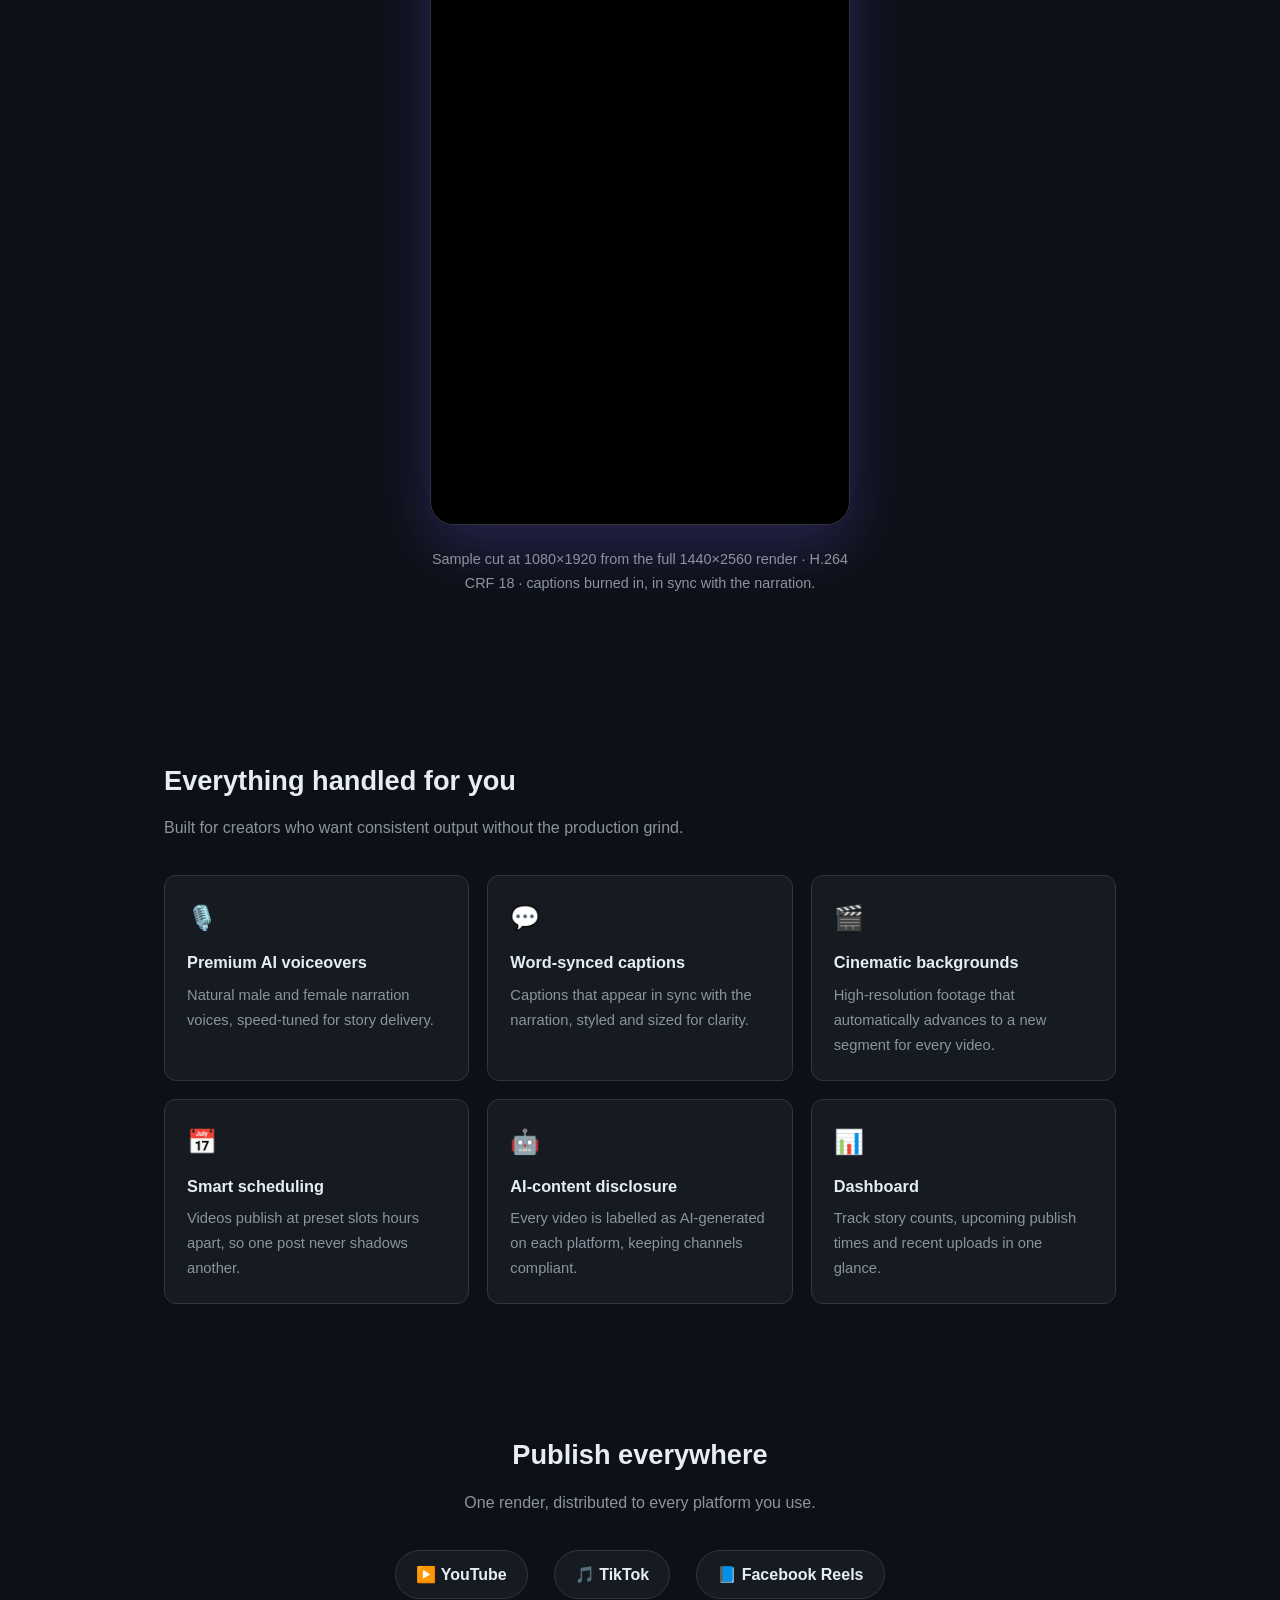
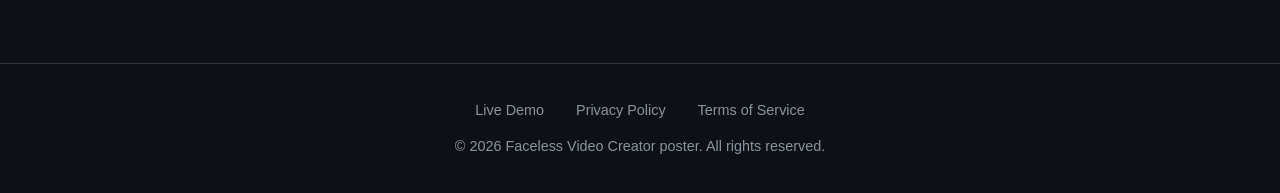
==== commit 4b516a3b: "fix: make legal pages accurate and drop reviewer-visible notes The TikTok review flagged the legal U" ====
--- a/index.html
+++ b/index.html
@@ -1,7 +1,6 @@
 <!DOCTYPE html>
 <html lang="en">
 <head>
-    <!-- Favicon (same icon used in TikTok App Review) -->
     <link rel="icon" type="image/x-icon" href="favicon.ico">
     <link rel="icon" type="image/png" sizes="32x32" href="favicon-32x32.png">
     <link rel="icon" type="image/png" sizes="16x16" href="favicon-16x16.png">
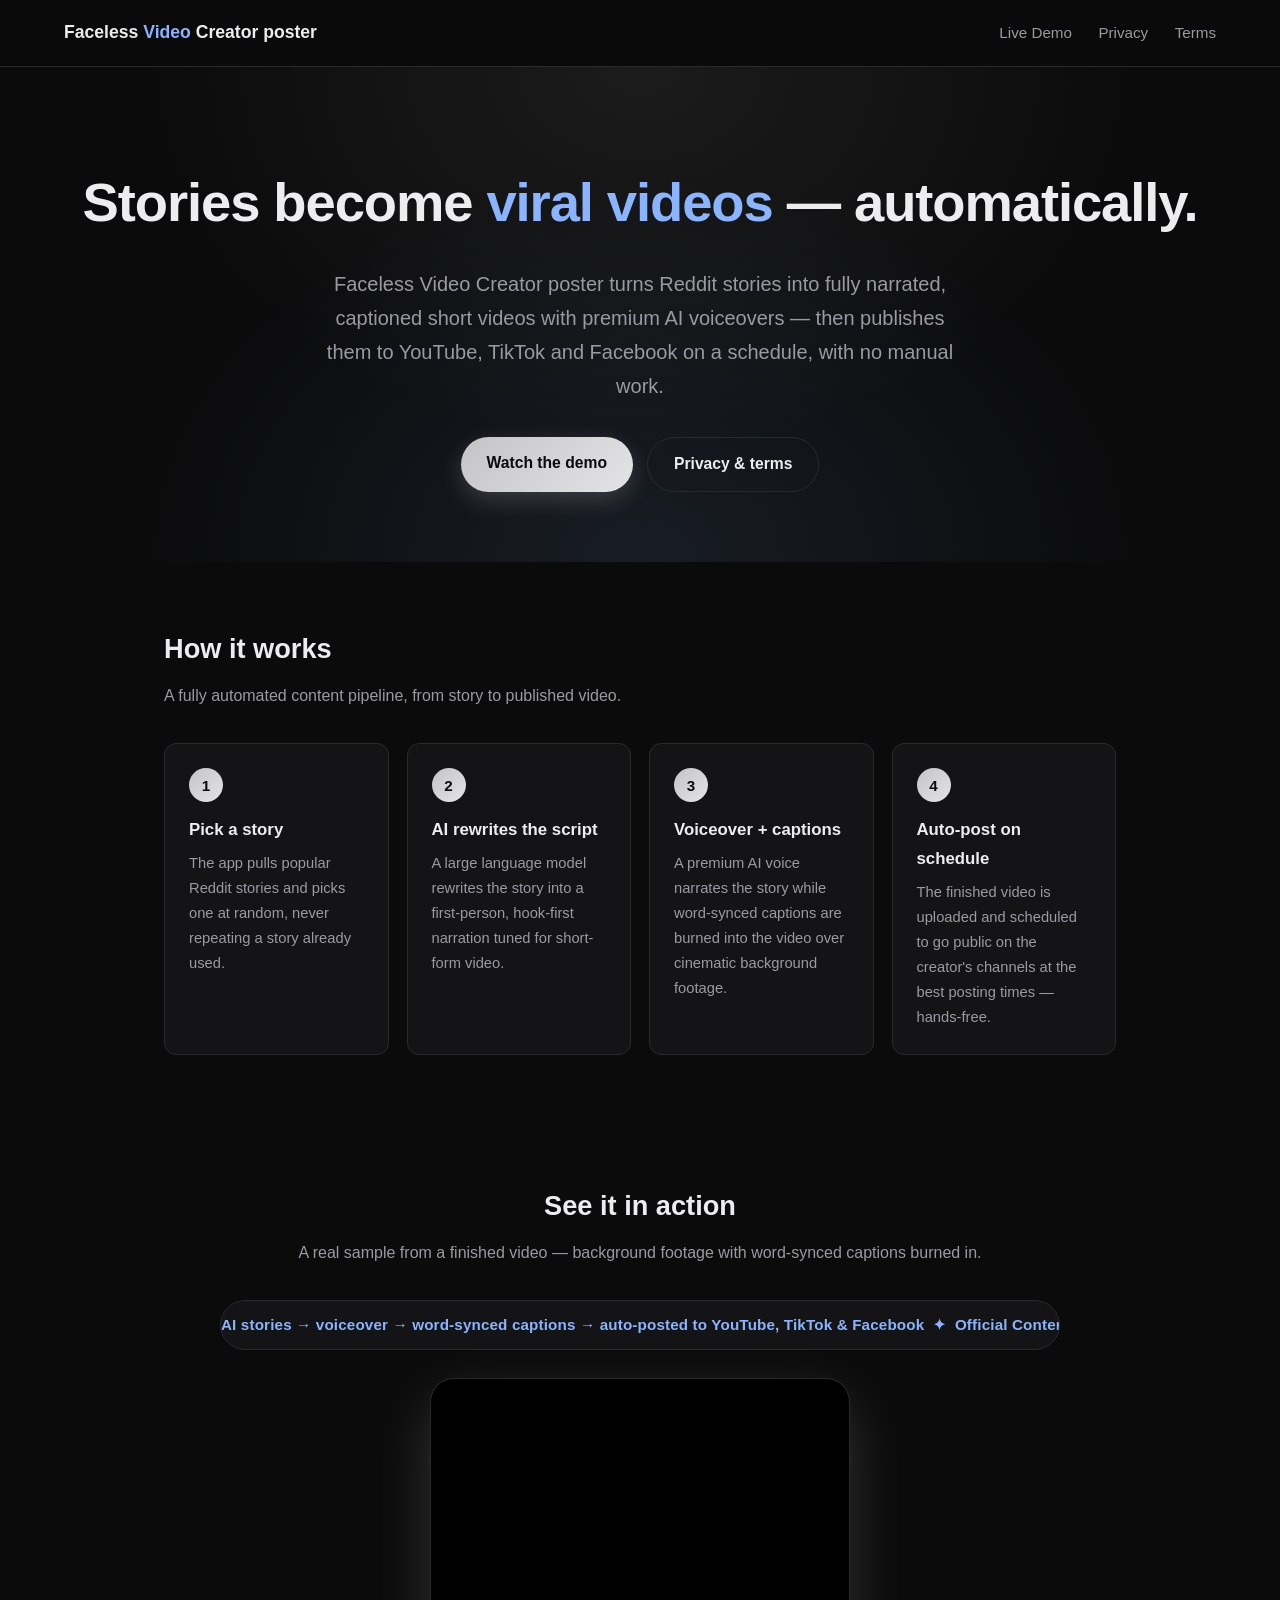
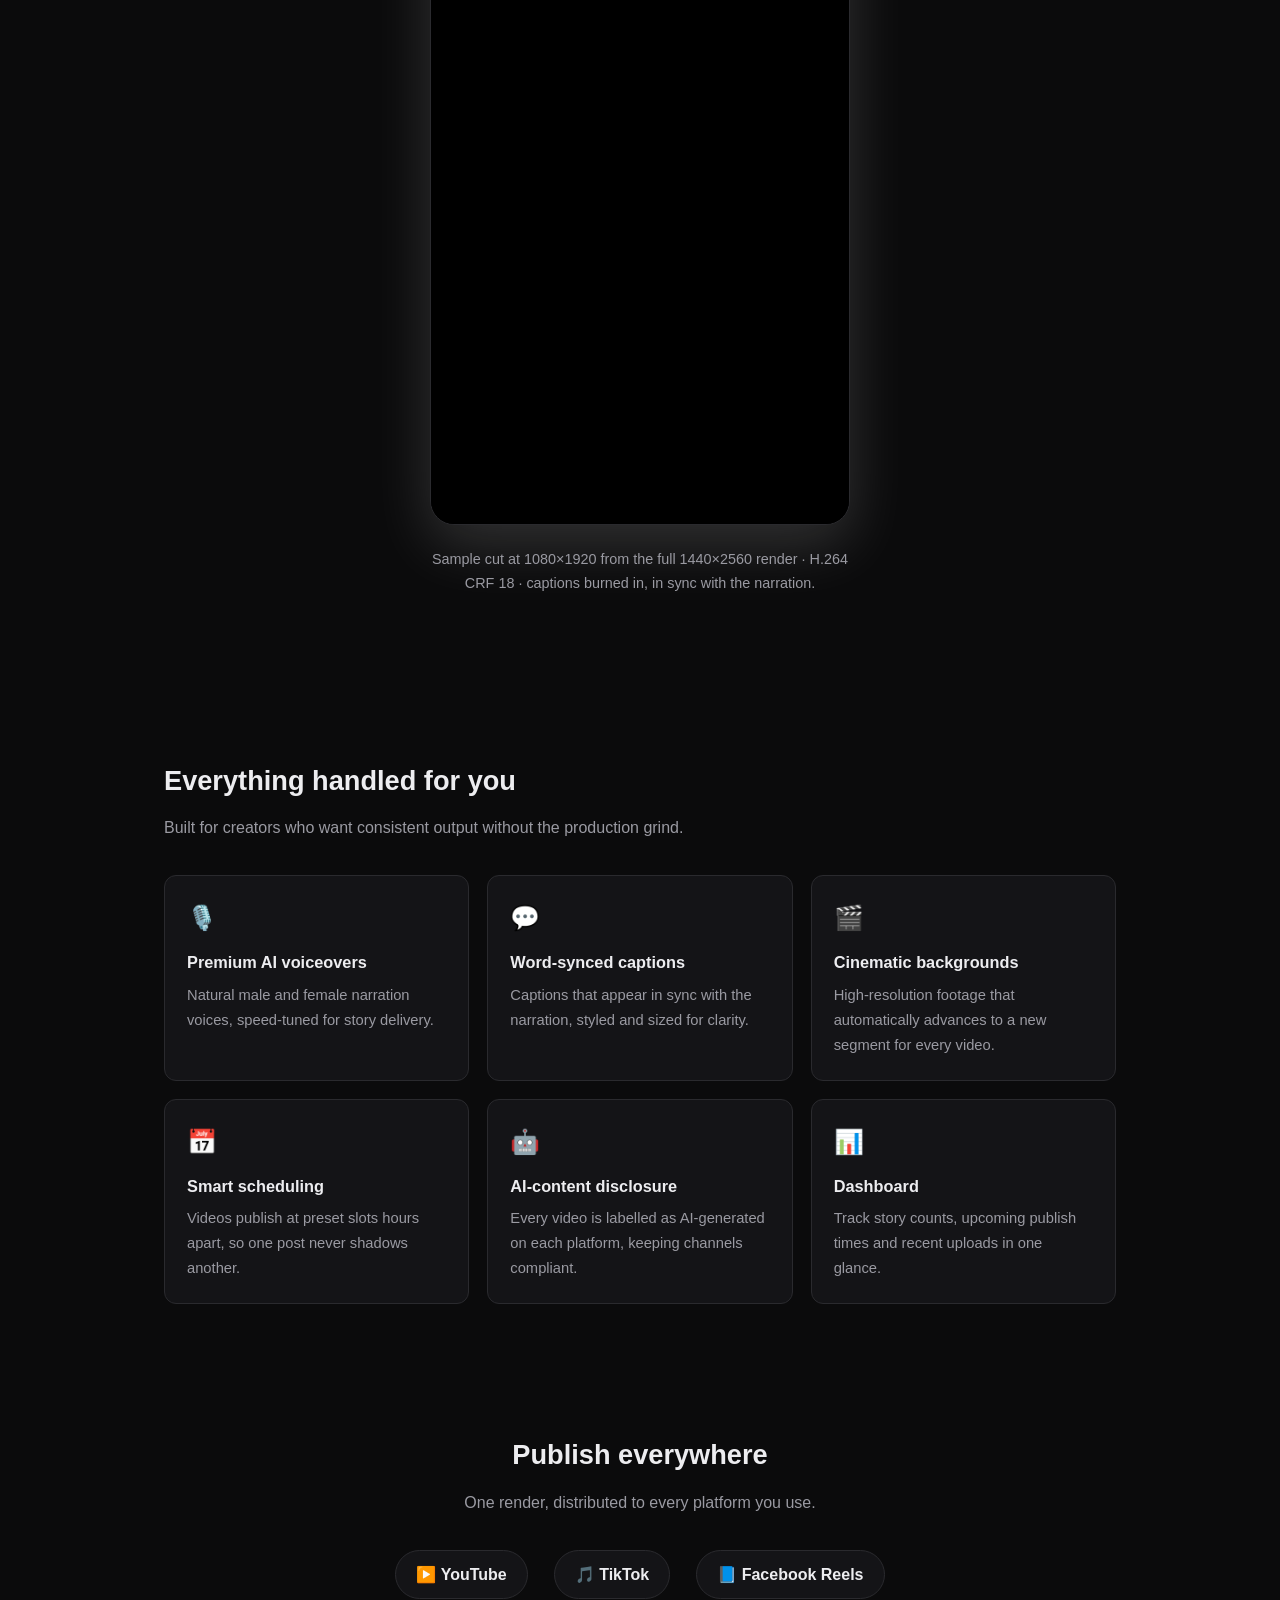
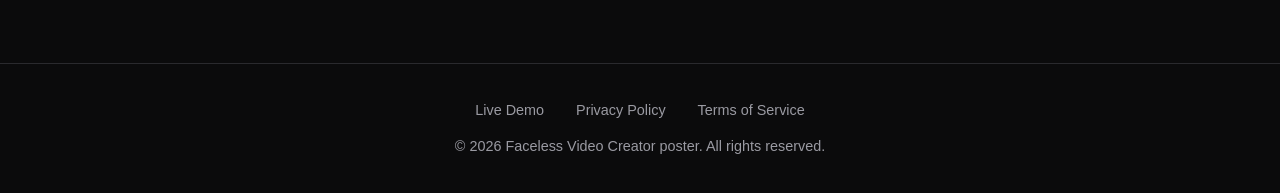
==== commit 400a0920: "style: switch the site from purple/cyan to Graphite + white Replaces the purple/cyan palette across " ====
--- a/index.html
+++ b/index.html
@@ -5,7 +5,7 @@
     <link rel="icon" type="image/png" sizes="32x32" href="favicon-32x32.png">
     <link rel="icon" type="image/png" sizes="16x16" href="favicon-16x16.png">
     <link rel="apple-touch-icon" sizes="180x180" href="apple-touch-icon.png">
-    <meta name="theme-color" content="#7c3aed">
+    <meta name="theme-color" content="#0b0b0c">
     <link rel="manifest" href="./site.webmanifest">
     <meta property="og:title" content="Faceless Video Creator poster">
     <meta property="og:description" content="AI-powered Reddit story video generator">
@@ -19,13 +19,17 @@
     <meta name="description" content="Faceless Video Creator poster turns Reddit stories into narrated, captioned videos with AI voiceovers and posts them to YouTube, TikTok and Facebook automatically." />
     <style>
         :root {
-            --bg: #0d1117;
-            --bg-soft: #161b22;
-            --border: #30363d;
-            --text: #e6edf3;
-            --muted: #8b949e;
-            --accent: #7c5cff;
-            --accent-2: #22d3ee;
+            --bg: #0b0b0c;
+            --bg-soft: #141417;
+            --border: #2a2a2e;
+            --text: #ededf0;
+            --muted: #9a9aa2;
+            --accent: #e4e4e7;
+            --accent-2: #8ab4ff;
+            --btn-from: #c4c4c7;
+            --btn-to: #e4e4e7;
+            --btn-text: #0b0b0c;
+            --glow: rgba(255, 255, 255, 0.16);
             --radius: 12px;
         }
         * { margin: 0; padding: 0; box-sizing: border-box; }
@@ -46,7 +50,7 @@
             border-bottom: 1px solid var(--border);
             position: sticky;
             top: 0;
-            background: rgba(13, 17, 23, 0.9);
+            background: rgba(11, 11, 12, 0.9);
             backdrop-filter: blur(8px);
             z-index: 10;
         }
@@ -78,8 +82,8 @@
             text-align: center;
             padding: 90px 5% 70px;
             background:
-                radial-gradient(ellipse at top, rgba(124, 92, 255, 0.18), transparent 55%),
-                radial-gradient(ellipse at bottom, rgba(34, 211, 238, 0.10), transparent 55%);
+                radial-gradient(ellipse at top, rgba(255, 255, 255, 0.07), transparent 55%),
+                radial-gradient(ellipse at bottom, rgba(138, 180, 255, 0.10), transparent 55%);
         }
         .hero h1 { font-size: clamp(2.2rem, 5vw, 3.4rem); font-weight: 800; letter-spacing: -0.02em; }
         .hero h1 em { font-style: normal; color: var(--accent-2); }
@@ -99,7 +103,7 @@
             transition: transform 0.15s ease, box-shadow 0.15s ease;
         }
         .btn:hover { transform: translateY(-2px); text-decoration: none; }
-        .btn-primary { background: linear-gradient(135deg, var(--accent), #9b5cff); color: #fff; box-shadow: 0 8px 24px rgba(124, 92, 255, 0.35); }
+        .btn-primary { background: linear-gradient(135deg, var(--btn-from), var(--btn-to)); color: var(--btn-text); box-shadow: 0 8px 24px var(--glow); }
         .btn-ghost { border: 1px solid var(--border); color: var(--text); }
         .btn-ghost:hover { border-color: var(--accent-2); }
 
@@ -117,9 +121,10 @@
         .step .num {
             width: 34px; height: 34px;
             display: flex; align-items: center; justify-content: center;
-            background: linear-gradient(135deg, var(--accent), var(--accent-2));
+            background: linear-gradient(135deg, var(--btn-from), var(--btn-to));
             border-radius: 50%;
             font-weight: 700; font-size: 0.95rem;
+            color: var(--btn-text);
             margin-bottom: 14px;
         }
         .step h3 { font-size: 1.05rem; margin-bottom: 6px; }
@@ -264,7 +269,7 @@
                 loop
                 preload="metadata"
                 poster="/faceless-video-platform/assets/demo/real_poster.jpg"
-                style="width:100%;border-radius:24px;border:1px solid var(--border);box-shadow:0 20px 60px rgba(124,92,255,0.25);aspect-ratio:9/16;object-fit:cover;background:#000;">
+                style="width:100%;border-radius:24px;border:1px solid var(--border);box-shadow:0 20px 60px var(--glow);aspect-ratio:9/16;object-fit:cover;background:#000;">
                 <source src="/faceless-video-platform/assets/demo/real_demo.mp4" type="video/mp4" />
                 Your browser does not support embedded video.
             </video>
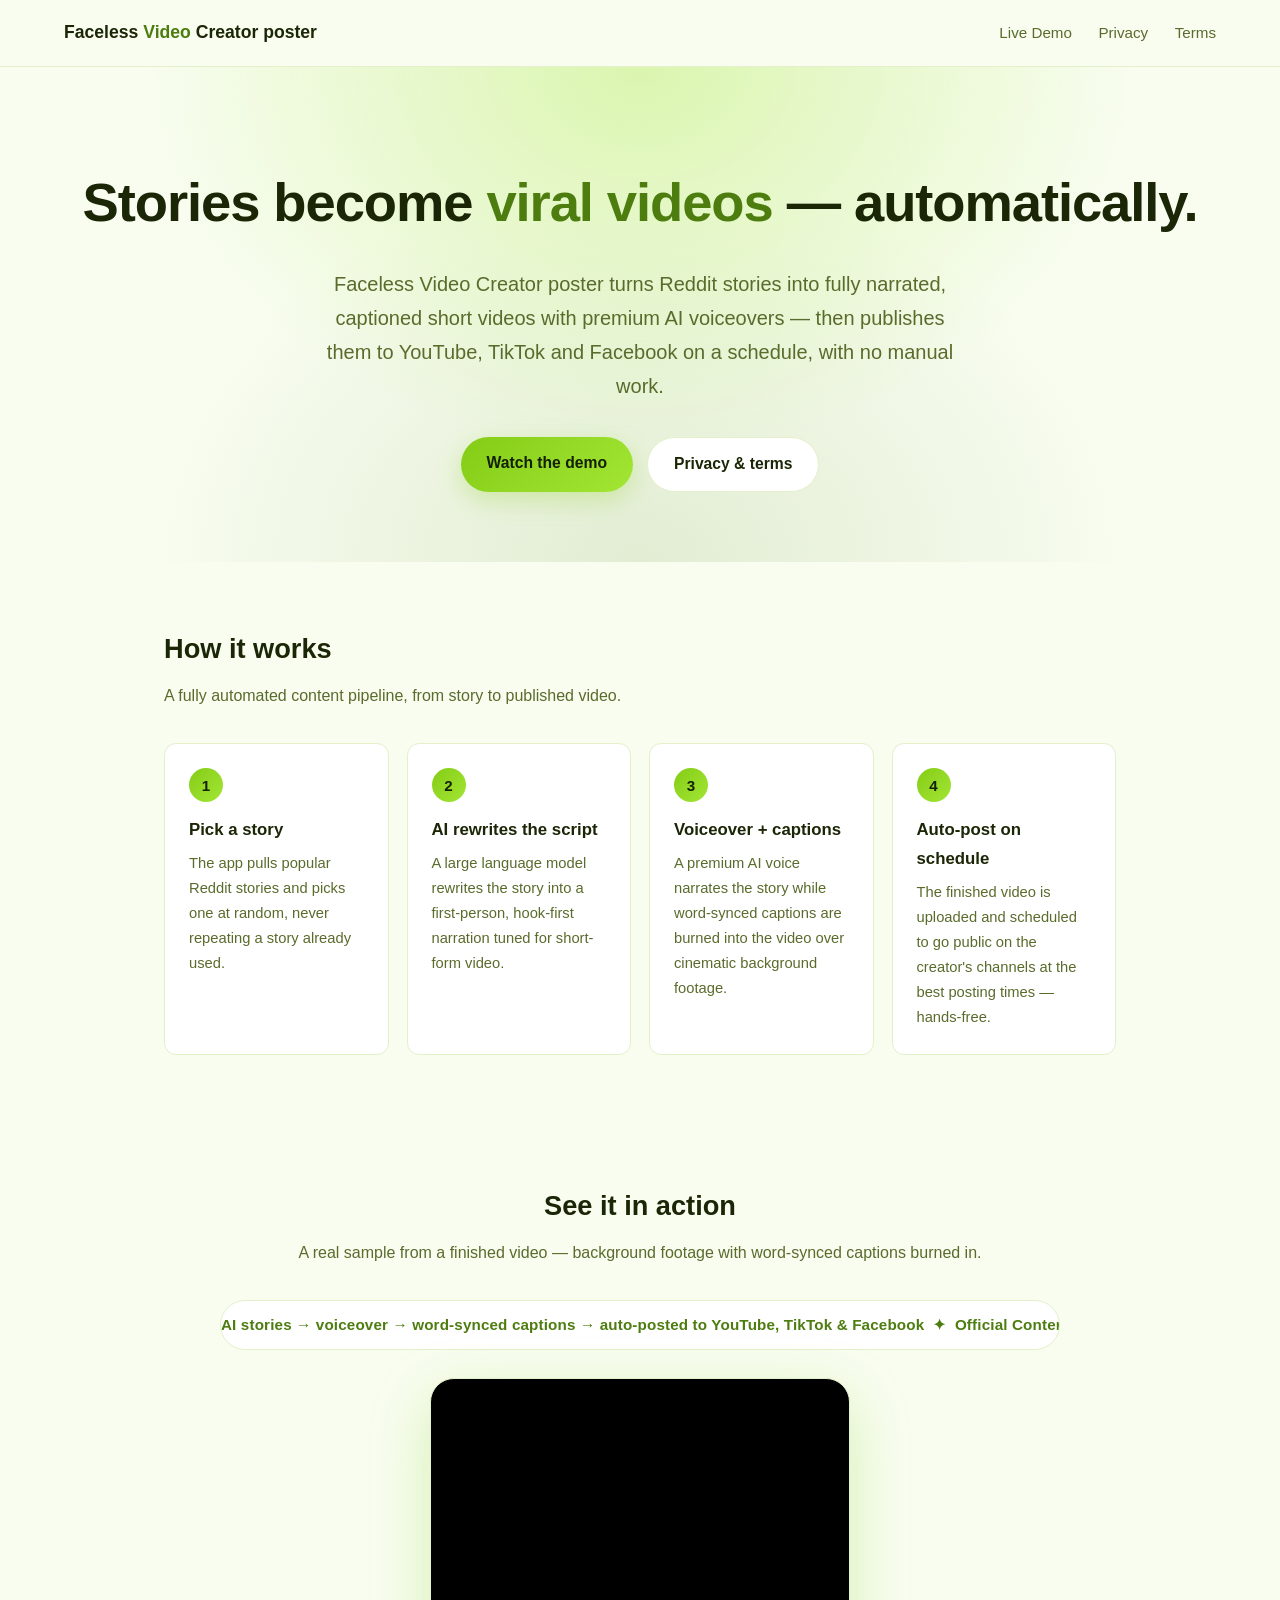
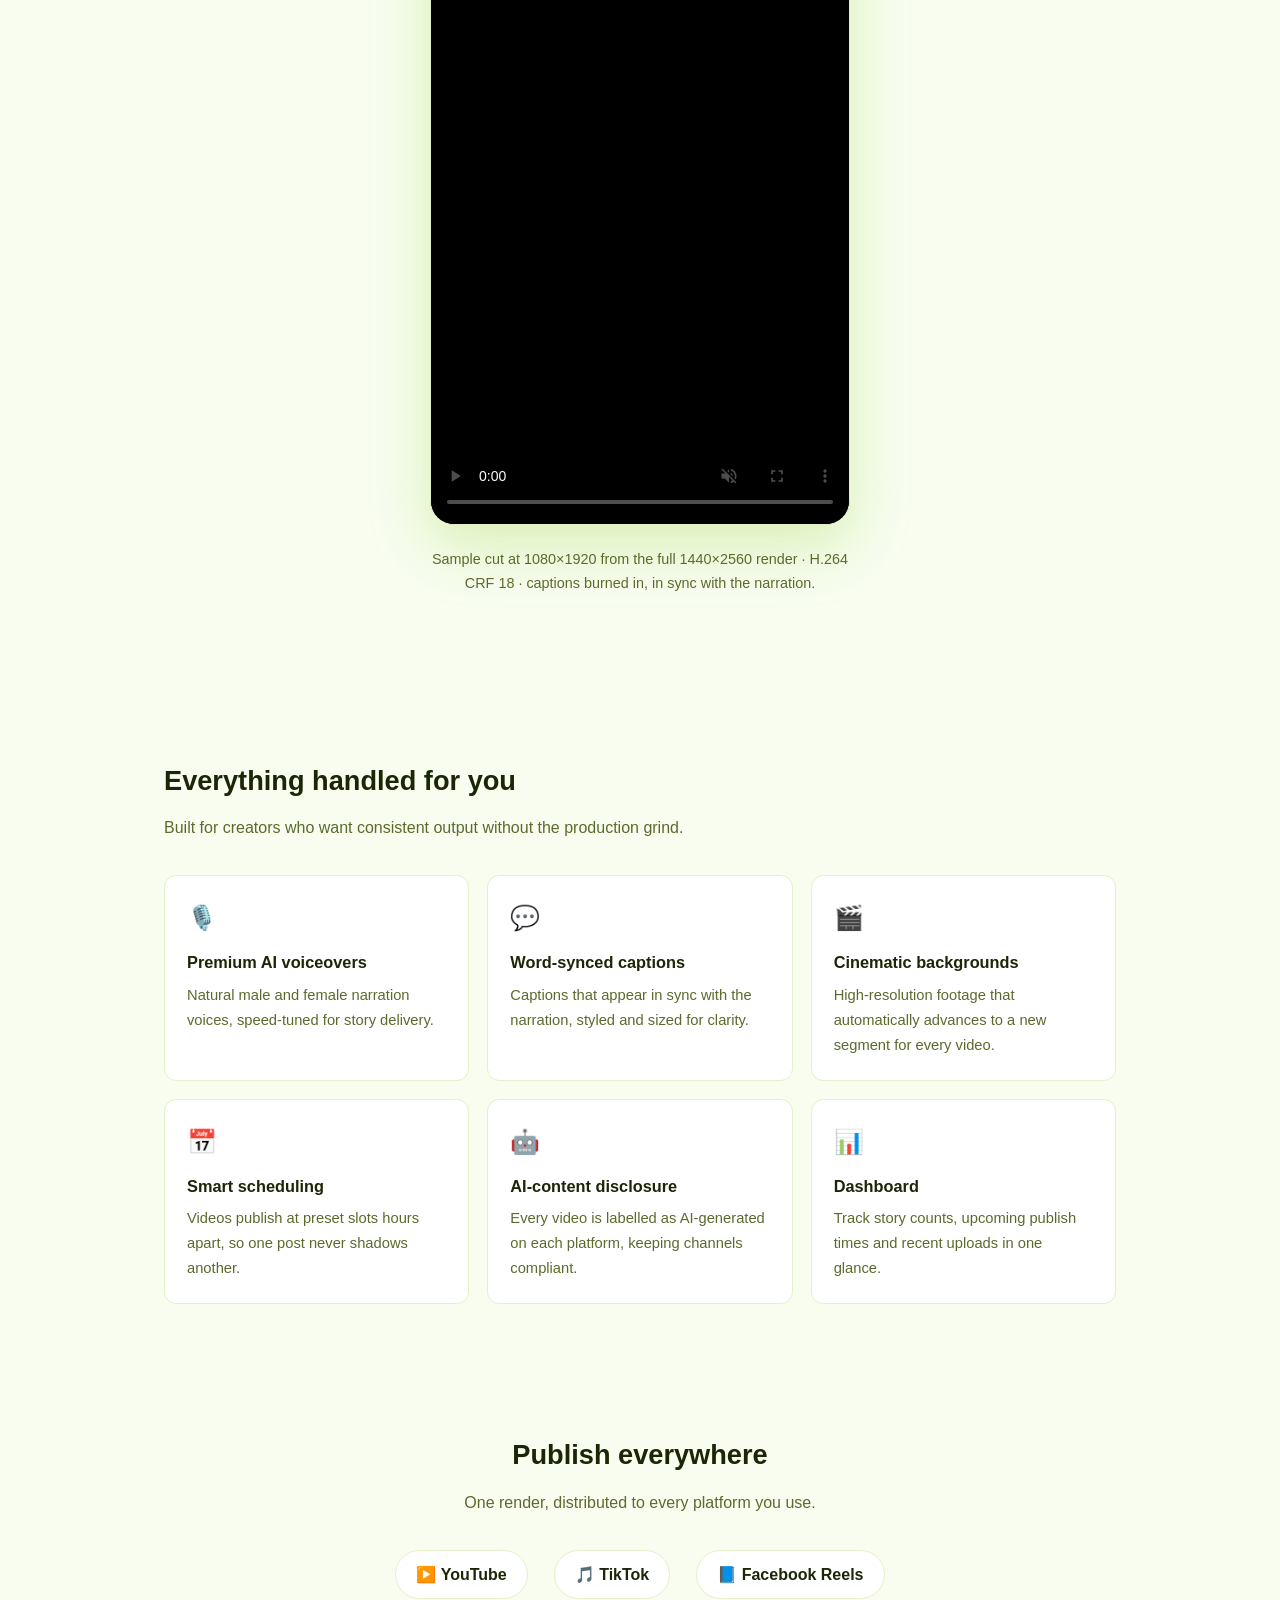
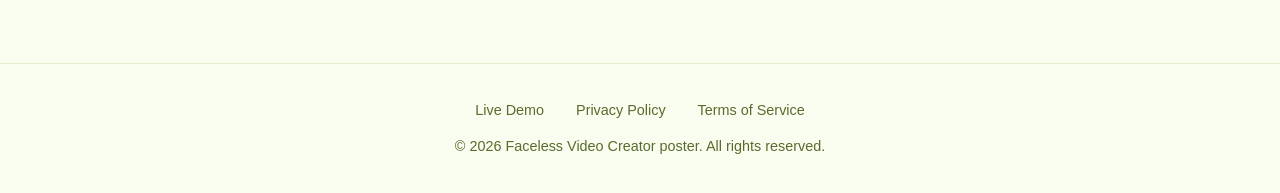
==== commit 7bea5f67: "style: switch the site to a bright Lime Fresh palette The Graphite + white theme moved the site out " ====
--- a/index.html
+++ b/index.html
@@ -5,7 +5,7 @@
     <link rel="icon" type="image/png" sizes="32x32" href="favicon-32x32.png">
     <link rel="icon" type="image/png" sizes="16x16" href="favicon-16x16.png">
     <link rel="apple-touch-icon" sizes="180x180" href="apple-touch-icon.png">
-    <meta name="theme-color" content="#0b0b0c">
+    <meta name="theme-color" content="#f8fdf0">
     <link rel="manifest" href="./site.webmanifest">
     <meta property="og:title" content="Faceless Video Creator poster">
     <meta property="og:description" content="AI-powered Reddit story video generator">
@@ -19,17 +19,17 @@
     <meta name="description" content="Faceless Video Creator poster turns Reddit stories into narrated, captioned videos with AI voiceovers and posts them to YouTube, TikTok and Facebook automatically." />
     <style>
         :root {
-            --bg: #0b0b0c;
-            --bg-soft: #141417;
-            --border: #2a2a2e;
-            --text: #ededf0;
-            --muted: #9a9aa2;
-            --accent: #e4e4e7;
-            --accent-2: #8ab4ff;
-            --btn-from: #c4c4c7;
-            --btn-to: #e4e4e7;
-            --btn-text: #0b0b0c;
-            --glow: rgba(255, 255, 255, 0.16);
+            --bg: #f8fdf0;
+            --bg-soft: #ffffff;
+            --border: #e3f0c9;
+            --text: #1b2606;
+            --muted: #5a6b2c;
+            --accent: #a3e635;
+            --accent-2: #4d7c0f;
+            --btn-from: #84cc16;
+            --btn-to: #a3e635;
+            --btn-text: #142005;
+            --glow: rgba(132, 204, 22, 0.28);
             --radius: 12px;
         }
         * { margin: 0; padding: 0; box-sizing: border-box; }
@@ -50,7 +50,7 @@
             border-bottom: 1px solid var(--border);
             position: sticky;
             top: 0;
-            background: rgba(11, 11, 12, 0.9);
+            background: rgba(248, 253, 240, 0.9);
             backdrop-filter: blur(8px);
             z-index: 10;
         }
@@ -60,7 +60,7 @@
         .nav-links a:hover { color: var(--text); }
         .wip-tag {
             display: inline-block; font-size: 0.62rem; font-weight: 700;
-            color: #fbbf24; border: 1px solid rgba(251, 191, 36, 0.5);
+            color: #8a5305; border: 1px solid rgba(138, 83, 5, 0.35);
             border-radius: 999px; padding: 1px 7px; margin-left: 7px;
             vertical-align: middle; letter-spacing: 0.03em;
         }
@@ -68,22 +68,22 @@
             max-width: 1080px; margin: 0 auto; padding: 12px 5% 0;
         }
         .disclosure .box {
-            background: rgba(251, 191, 36, 0.08);
-            border: 1px solid rgba(251, 191, 36, 0.35);
+            background: rgba(202, 138, 4, 0.10);
+            border: 1px solid rgba(202, 138, 4, 0.32);
             border-radius: var(--radius);
             padding: 12px 18px;
-            color: #f0d9a8;
+            color: #6a4a06;
             font-size: 0.88rem;
             line-height: 1.55;
         }
-        .disclosure .box strong { color: #fbbf24; }
+        .disclosure .box strong { color: #8a5305; }
 
         header.hero {
             text-align: center;
             padding: 90px 5% 70px;
             background:
-                radial-gradient(ellipse at top, rgba(255, 255, 255, 0.07), transparent 55%),
-                radial-gradient(ellipse at bottom, rgba(138, 180, 255, 0.10), transparent 55%);
+                radial-gradient(ellipse at top, rgba(163, 230, 53, 0.35), transparent 55%),
+                radial-gradient(ellipse at bottom, rgba(77, 124, 15, 0.13), transparent 55%);
         }
         .hero h1 { font-size: clamp(2.2rem, 5vw, 3.4rem); font-weight: 800; letter-spacing: -0.02em; }
         .hero h1 em { font-style: normal; color: var(--accent-2); }
@@ -104,7 +104,7 @@
         }
         .btn:hover { transform: translateY(-2px); text-decoration: none; }
         .btn-primary { background: linear-gradient(135deg, var(--btn-from), var(--btn-to)); color: var(--btn-text); box-shadow: 0 8px 24px var(--glow); }
-        .btn-ghost { border: 1px solid var(--border); color: var(--text); }
+        .btn-ghost { border: 1px solid var(--border); color: var(--text); background: var(--bg-soft); }
         .btn-ghost:hover { border-color: var(--accent-2); }
 
         section { padding: 64px 5%; max-width: 1080px; margin: 0 auto; }
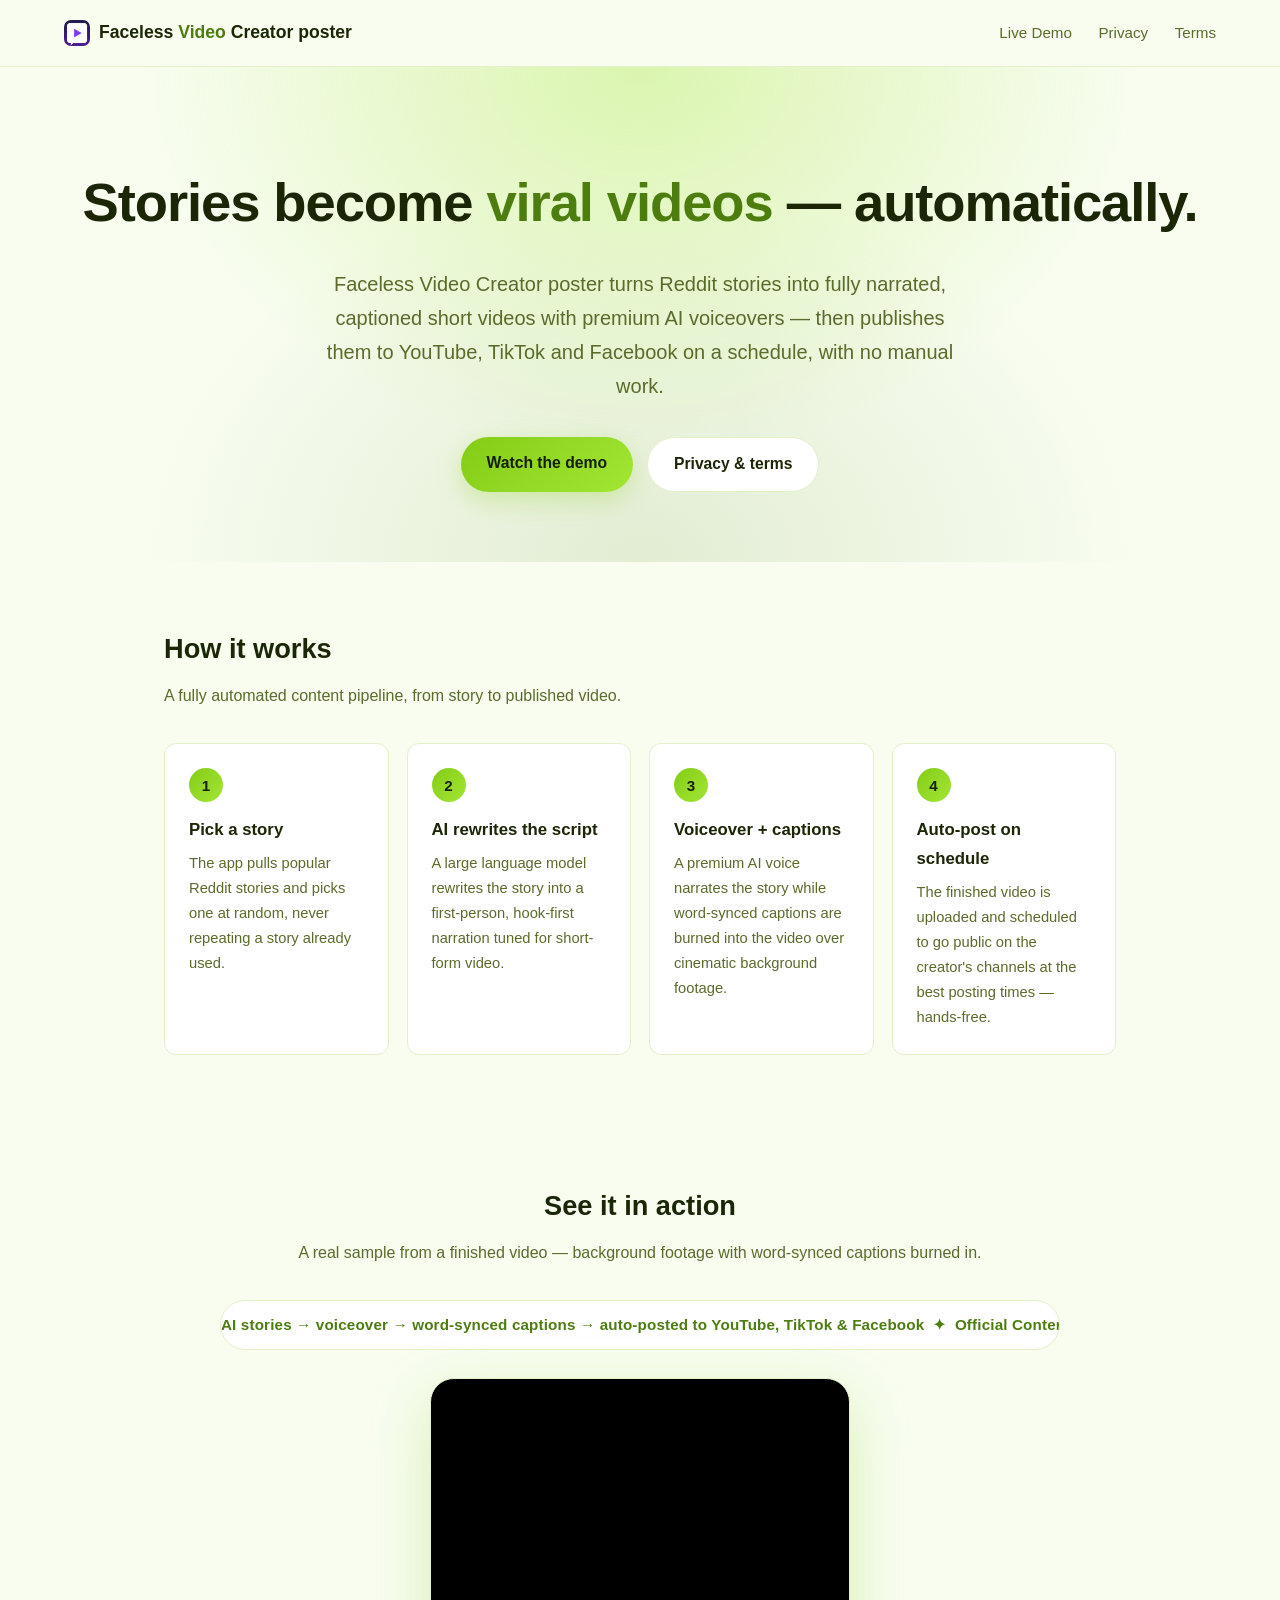
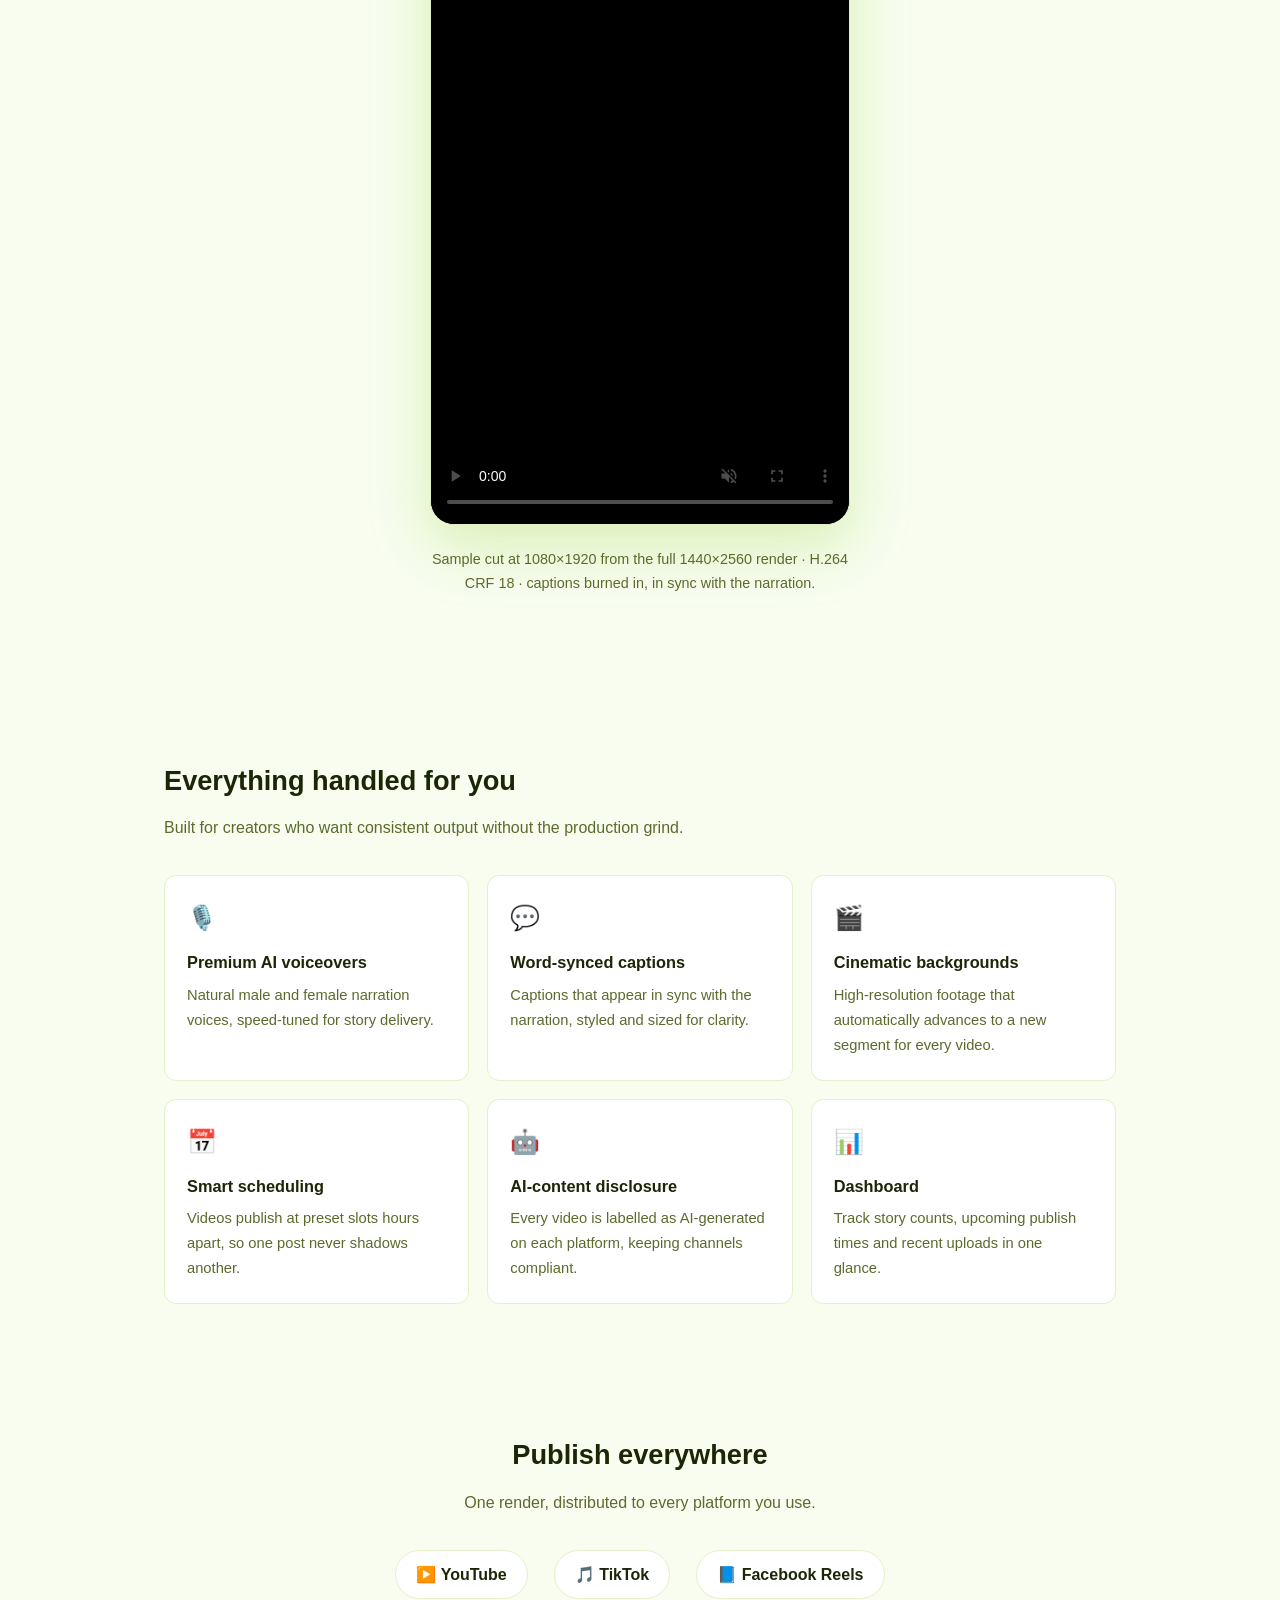
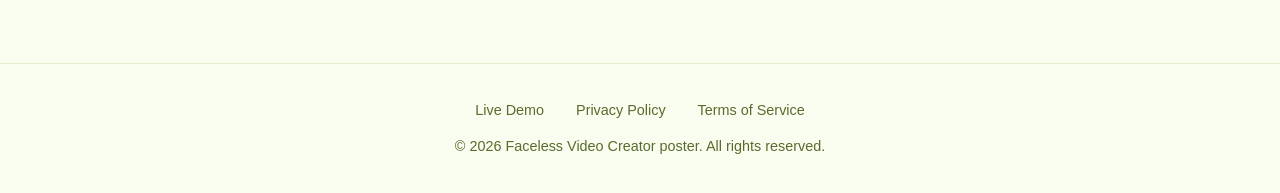
==== commit a53c8a24: "fix: show the brand icon on every page and correct the og:image size Only the dashboard rendered the" ====
--- a/index.html
+++ b/index.html
@@ -10,8 +10,8 @@
     <meta property="og:title" content="Faceless Video Creator poster">
     <meta property="og:description" content="AI-powered Reddit story video generator">
     <meta property="og:image" content="icon-512.png">
-    <meta property="og:image:width" content="512">
-    <meta property="og:image:height" content="512">
+    <meta property="og:image:width" content="1024">
+    <meta property="og:image:height" content="1024">
     <meta name="twitter:card" content="summary">
     <meta charset="UTF-8" />
     <meta name="viewport" content="width=device-width, initial-scale=1.0" />
@@ -55,6 +55,7 @@
             z-index: 10;
         }
         .brand { font-weight: 700; font-size: 1.1rem; color: var(--text); }
+        .brand img { width: 26px; height: 26px; border-radius: 7px; vertical-align: middle; margin-right: 9px; }
         .brand span { color: var(--accent-2); }
         .nav-links a { margin-left: 22px; color: var(--muted); font-size: 0.95rem; }
         .nav-links a:hover { color: var(--text); }
@@ -203,7 +204,7 @@
 <body>
 
     <nav>
-        <a class="brand" href="/faceless-video-platform/">Faceless <span>Video</span> Creator poster</a>
+        <a class="brand" href="/faceless-video-platform/"><img src="favicon-96x96.png" alt="" width="26" height="26">Faceless <span>Video</span> Creator poster</a>
         <div class="nav-links">
             <a href="/faceless-video-platform/dashboard/">Live Demo</a>
             <a href="/faceless-video-platform/privacy.html">Privacy</a>
